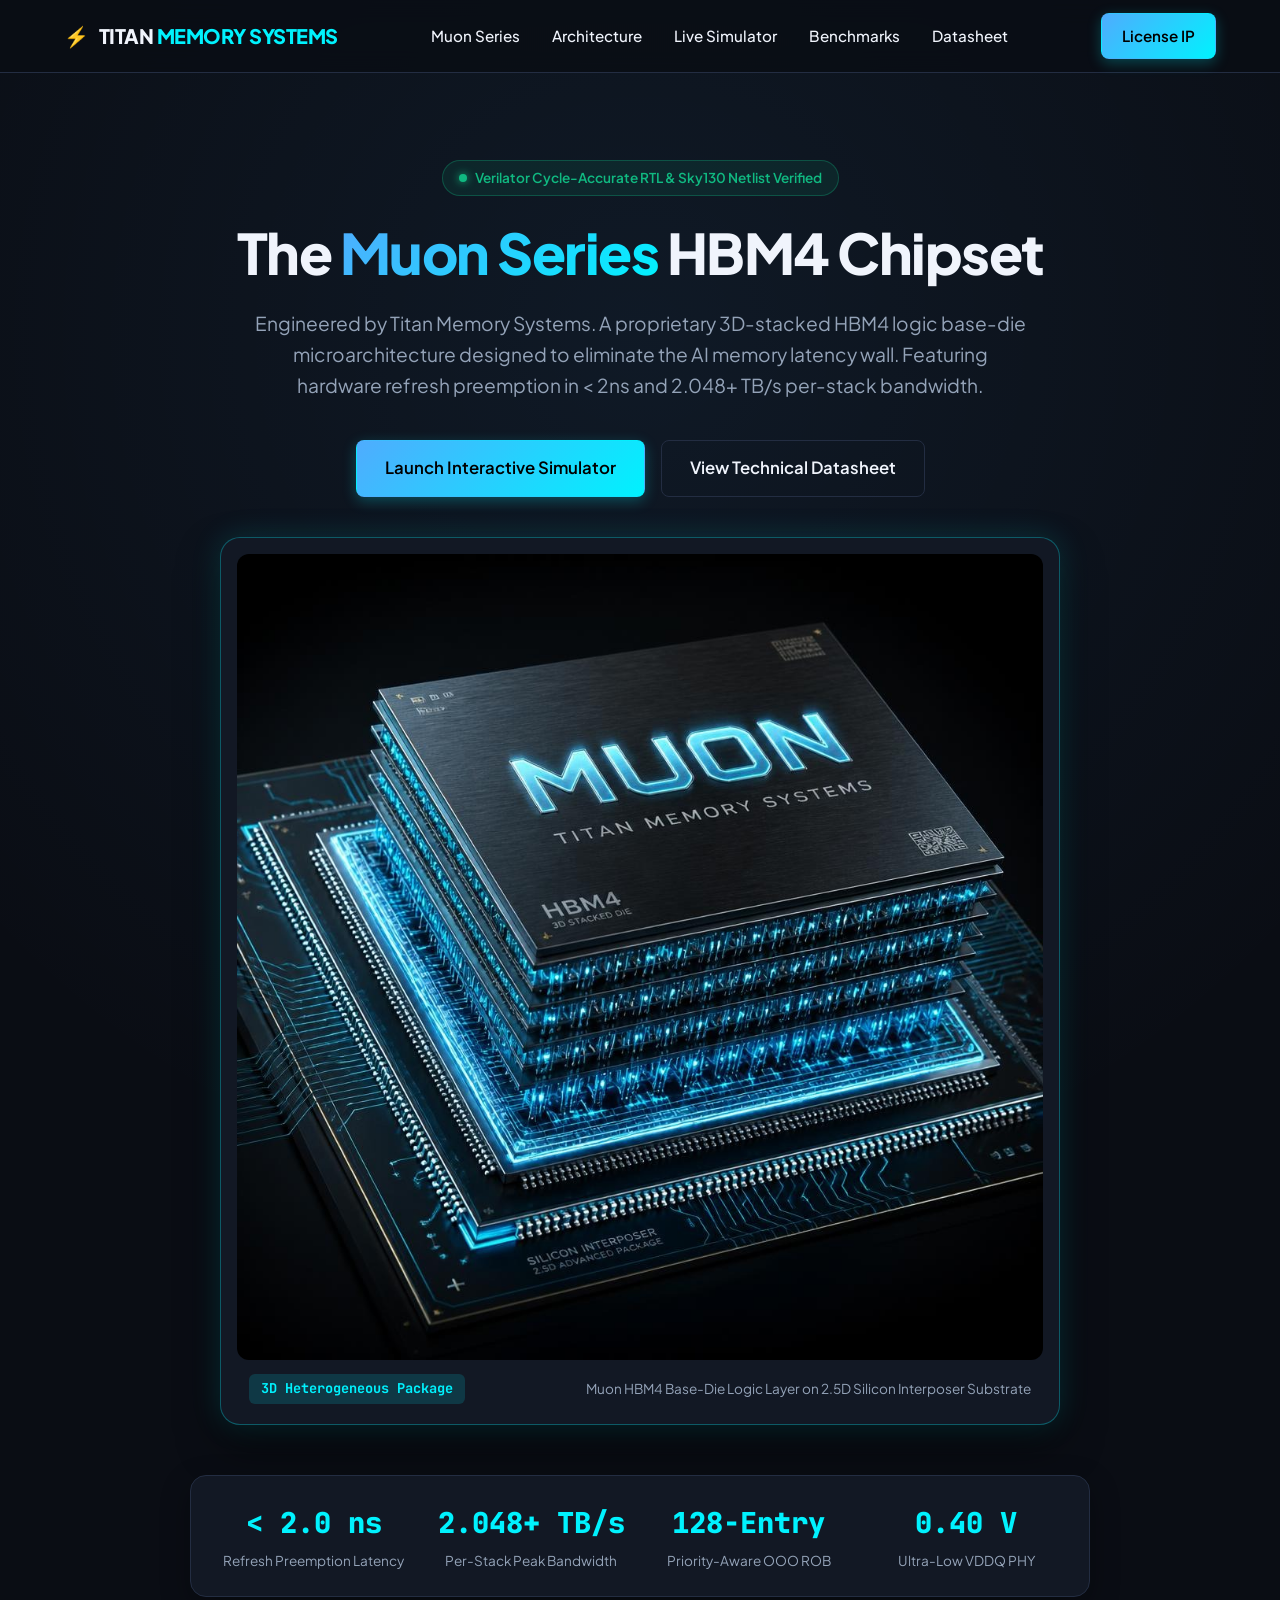
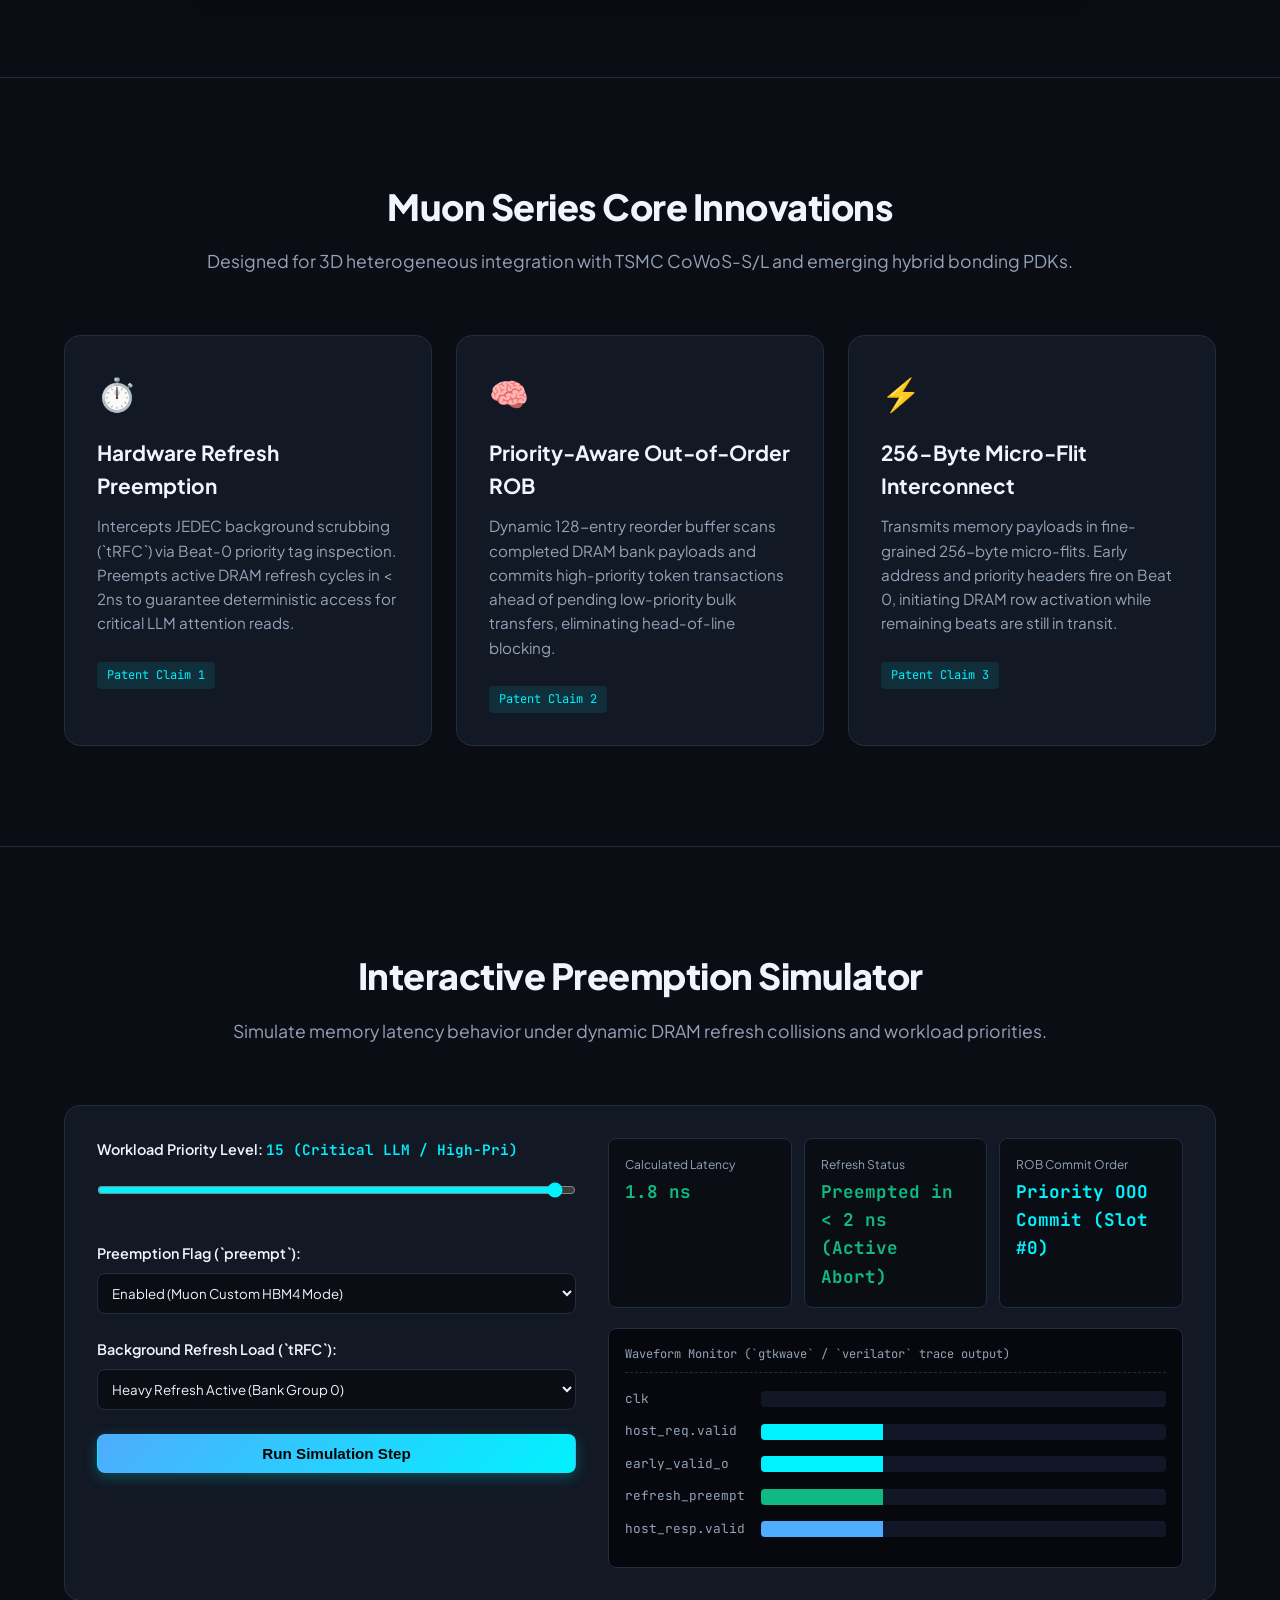
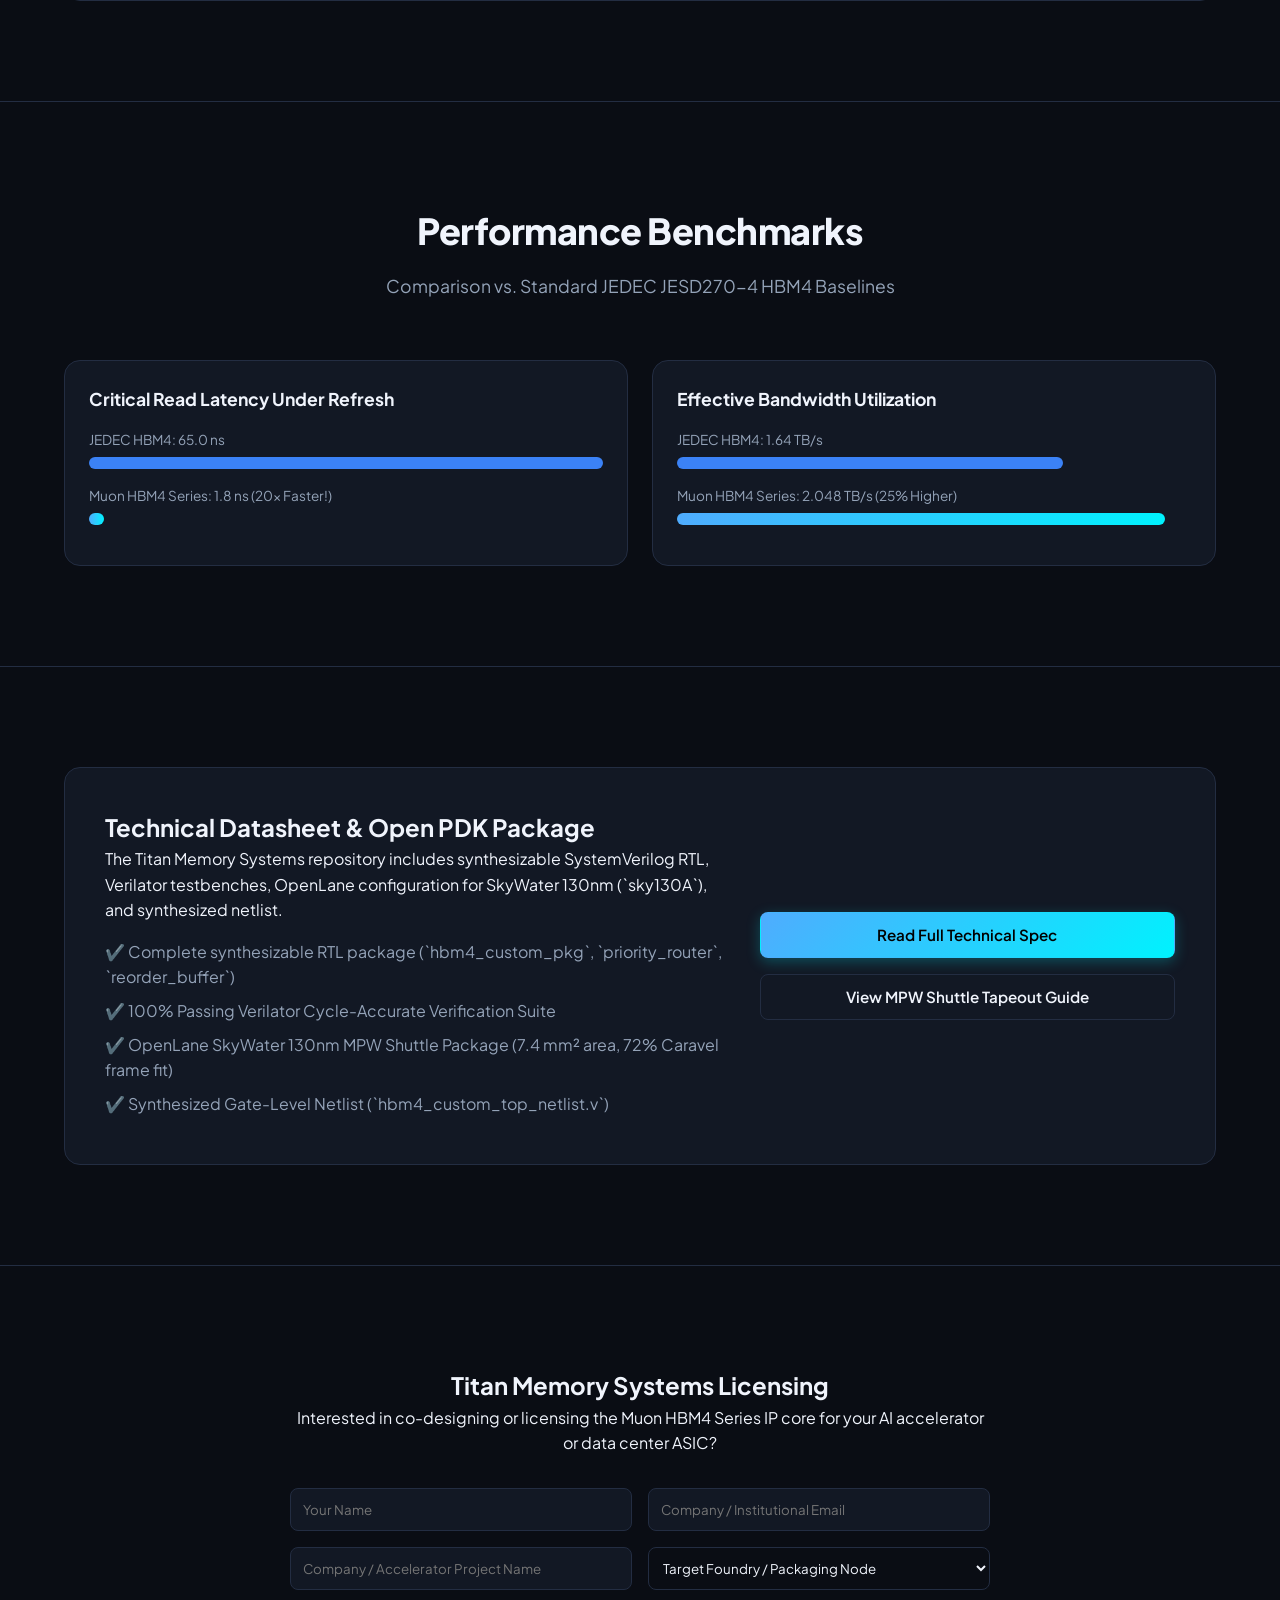
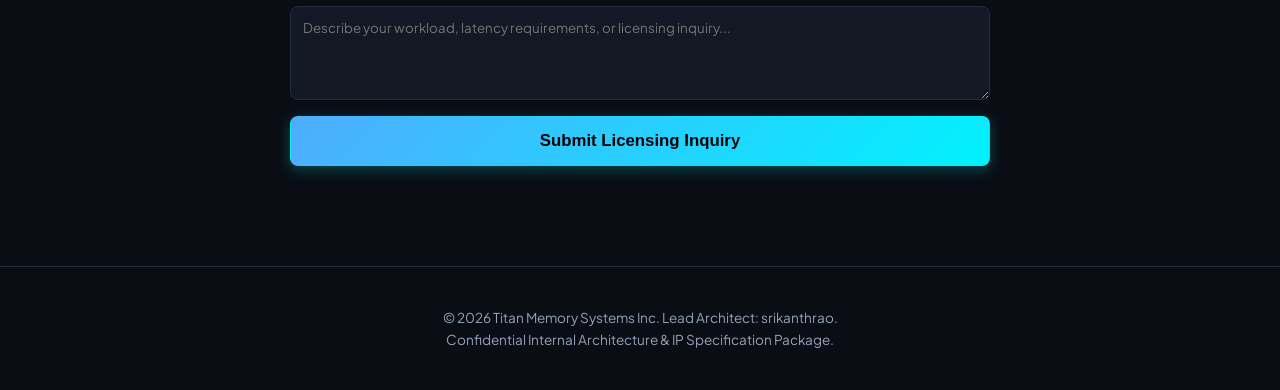
==== index.html @ fbcb02c8 "Fix root index.html and vercel.json routing" ====
<!DOCTYPE html>
<html lang="en">
<head>
    <meta charset="UTF-8">
    <meta name="viewport" content="width=device-width, initial-scale=1.0">
    <title>Titan Memory Systems | Muon Series HBM4 Chipset</title>
    <meta name="description" content="Titan Memory Systems presents the Muon Series: Custom HBM4 3D-stacked memory chipset featuring hardware refresh preemption, 256-byte micro-flit streaming, and priority-aware OOO commit logic.">
    <link rel="stylesheet" href="styles.css">
    <link rel="preconnect" href="https://fonts.googleapis.com">
    <link rel="preconnect" href="https://fonts.gstatic.com" crossorigin>
    <link href="https://fonts.googleapis.com/css2?family=JetBrains+Mono:wght@400;600;700&family=Plus+Jakarta+Sans:wght@400;500;600;700;800&display=swap" rel="stylesheet">
</head>
<body>
    <!-- Top Navigation -->
    <header class="navbar">
        <div class="nav-container">
            <div class="logo">
                <span class="chip-icon">⚡</span>
                <span class="logo-text">TITAN <span class="highlight">MEMORY SYSTEMS</span></span>
            </div>
            <nav class="nav-links">
                <a href="#hero">Muon Series</a>
                <a href="#architecture">Architecture</a>
                <a href="#simulator">Live Simulator</a>
                <a href="#benchmarks">Benchmarks</a>
                <a href="#datasheet">Datasheet</a>
            </nav>
            <div class="nav-actions">
                <a href="#contact" class="btn btn-primary">License IP</a>
            </div>
        </div>
    </header>

    <!-- Hero Section -->
    <section id="hero" class="hero-section">
        <div class="hero-container">
            <div class="hero-badge">
                <span class="pulse-dot"></span> Verilator Cycle-Accurate RTL & Sky130 Netlist Verified
            </div>
            <h1 class="hero-title">
                The <span class="gradient-text">Muon Series</span> HBM4 Chipset
            </h1>
            <p class="hero-subtitle">
                Engineered by Titan Memory Systems. A proprietary 3D-stacked HBM4 logic base-die microarchitecture designed to eliminate the AI memory latency wall. Featuring hardware refresh preemption in &lt; 2ns and 2.048+ TB/s per-stack bandwidth.
            </p>
            <div class="hero-cta-group">
                <a href="#simulator" class="btn btn-primary btn-lg">Launch Interactive Simulator</a>
                <a href="#datasheet" class="btn btn-outline btn-lg">View Technical Datasheet</a>
            </div>

            <!-- 3D Chipset Showcase Render -->
            <div class="chip-showcase-box">
                <div class="chip-img-wrapper">
                    <img src="assets/muon_chipset.jpg" alt="Titan Memory Systems - Muon HBM4 Chipset 3D Stacked Die Render" class="chip-render-img">
                </div>
                <div class="chip-caption">
                    <span class="caption-tag">3D Heterogeneous Package</span>
                    <span class="caption-text">Muon HBM4 Base-Die Logic Layer on 2.5D Silicon Interposer Substrate</span>
                </div>
            </div>

            <!-- Stats Bar -->
            <div class="stats-bar">
                <div class="stat-card">
                    <span class="stat-value">&lt; 2.0 ns</span>
                    <span class="stat-label">Refresh Preemption Latency</span>
                </div>
                <div class="stat-card">
                    <span class="stat-value">2.048+ TB/s</span>
                    <span class="stat-label">Per-Stack Peak Bandwidth</span>
                </div>
                <div class="stat-card">
                    <span class="stat-value">128-Entry</span>
                    <span class="stat-label">Priority-Aware OOO ROB</span>
                </div>
                <div class="stat-card">
                    <span class="stat-value">0.40 V</span>
                    <span class="stat-label">Ultra-Low VDDQ PHY</span>
                </div>
            </div>
        </div>
    </section>

    <!-- Architecture Section -->
    <section id="architecture" class="section architecture-section">
        <div class="container">
            <div class="section-header">
                <h2>Muon Series Core Innovations</h2>
                <p>Designed for 3D heterogeneous integration with TSMC CoWoS-S/L and emerging hybrid bonding PDKs.</p>
            </div>
            <div class="cards-grid">
                <div class="feature-card">
                    <div class="card-icon">⏱️</div>
                    <h3>Hardware Refresh Preemption</h3>
                    <p>Intercepts JEDEC background scrubbing (`tRFC`) via Beat-0 priority tag inspection. Preempts active DRAM refresh cycles in &lt; 2ns to guarantee deterministic access for critical LLM attention reads.</p>
                    <div class="card-tag">Patent Claim 1</div>
                </div>
                <div class="feature-card">
                    <div class="card-icon">🧠</div>
                    <h3>Priority-Aware Out-of-Order ROB</h3>
                    <p>Dynamic 128-entry reorder buffer scans completed DRAM bank payloads and commits high-priority token transactions ahead of pending low-priority bulk transfers, eliminating head-of-line blocking.</p>
                    <div class="card-tag">Patent Claim 2</div>
                </div>
                <div class="feature-card">
                    <div class="card-icon">⚡</div>
                    <h3>256-Byte Micro-Flit Interconnect</h3>
                    <p>Transmits memory payloads in fine-grained 256-byte micro-flits. Early address and priority headers fire on Beat 0, initiating DRAM row activation while remaining beats are still in transit.</p>
                    <div class="card-tag">Patent Claim 3</div>
                </div>
            </div>
        </div>
    </section>

    <!-- Interactive Live Simulator Section -->
    <section id="simulator" class="section simulator-section">
        <div class="container">
            <div class="section-header">
                <h2>Interactive Preemption Simulator</h2>
                <p>Simulate memory latency behavior under dynamic DRAM refresh collisions and workload priorities.</p>
            </div>

            <div class="simulator-box">
                <div class="sim-controls">
                    <div class="control-group">
                        <label for="priorityRange">Workload Priority Level: <span id="priorityVal">15 (Critical LLM Read)</span></label>
                        <input type="range" id="priorityRange" min="0" max="15" value="15">
                    </div>
                    <div class="control-group">
                        <label for="preemptToggle">Preemption Flag (`preempt`):</label>
                        <select id="preemptToggle">
                            <option value="1" selected>Enabled (Muon Custom HBM4 Mode)</option>
                            <option value="0">Disabled (Standard JEDEC Mode)</option>
                        </select>
                    </div>
                    <div class="control-group">
                        <label for="refreshFreq">Background Refresh Load (`tRFC`):</label>
                        <select id="refreshFreq">
                            <option value="high" selected>Heavy Refresh Active (Bank Group 0)</option>
                            <option value="none">Idle / No Refresh</option>
                        </select>
                    </div>
                    <button id="runSimBtn" class="btn btn-primary">Run Simulation Step</button>
                </div>

                <!-- Simulation Output Viz -->
                <div class="sim-results">
                    <div class="sim-metrics">
                        <div class="metric-box">
                            <span class="m-label">Calculated Latency</span>
                            <span id="latencyResult" class="m-val highlight-green">1.8 ns</span>
                        </div>
                        <div class="metric-box">
                            <span class="m-label">Refresh Status</span>
                            <span id="refreshStatus" class="m-val highlight-cyan">Preempted in 2 cycles</span>
                        </div>
                        <div class="metric-box">
                            <span class="m-label">ROB Commit Order</span>
                            <span id="robOrder" class="m-val">Priority Out-of-Order (Slot #0)</span>
                        </div>
                    </div>

                    <!-- Visual Waveform Trace simulation -->
                    <div class="waveform-box">
                        <div class="wf-header">Waveform Monitor (`gtkwave` / `verilator` trace output)</div>
                        <div class="wf-row">
                            <span class="sig-name">clk</span>
                            <div class="sig-wave clock-wave"></div>
                        </div>
                        <div class="wf-row">
                            <span class="sig-name">host_req.valid</span>
                            <div id="sigReqValid" class="sig-wave pulse-wave active"></div>
                        </div>
                        <div class="wf-row">
                            <span class="sig-name">early_valid_o</span>
                            <div id="sigEarlyValid" class="sig-wave pulse-wave active"></div>
                        </div>
                        <div class="wf-row">
                            <span class="sig-name">refresh_preempt</span>
                            <div id="sigPreempt" class="sig-wave preempt-wave active"></div>
                        </div>
                        <div class="wf-row">
                            <span class="sig-name">host_resp.valid</span>
                            <div id="sigRespValid" class="sig-wave resp-wave active"></div>
                        </div>
                    </div>
                </div>
            </div>
        </div>
    </section>

    <!-- Benchmarks Section -->
    <section id="benchmarks" class="section benchmarks-section">
        <div class="container">
            <div class="section-header">
                <h2>Performance Benchmarks</h2>
                <p>Comparison vs. Standard JEDEC JESD270-4 HBM4 Baselines</p>
            </div>
            <div class="benchmarks-grid">
                <div class="bench-card">
                    <h4>Critical Read Latency Under Refresh</h4>
                    <div class="bar-group">
                        <div class="bar-label">JEDEC HBM4: 65.0 ns</div>
                        <div class="bar bar-jedec" style="width: 100%;"></div>
                    </div>
                    <div class="bar-group">
                        <div class="bar-label">Muon HBM4 Series: 1.8 ns (20x Faster!)</div>
                        <div class="bar bar-custom" style="width: 3%;"></div>
                    </div>
                </div>
                <div class="bench-card">
                    <h4>Effective Bandwidth Utilization</h4>
                    <div class="bar-group">
                        <div class="bar-label">JEDEC HBM4: 1.64 TB/s</div>
                        <div class="bar bar-jedec" style="width: 75%;"></div>
                    </div>
                    <div class="bar-group">
                        <div class="bar-label">Muon HBM4 Series: 2.048 TB/s (25% Higher)</div>
                        <div class="bar bar-custom" style="width: 95%;"></div>
                    </div>
                </div>
            </div>
        </div>
    </section>

    <!-- Datasheet & Tapeout Readiness -->
    <section id="datasheet" class="section datasheet-section">
        <div class="container">
            <div class="datasheet-box">
                <div class="ds-info">
                    <h2>Technical Datasheet & Open PDK Package</h2>
                    <p>The Titan Memory Systems repository includes synthesizable SystemVerilog RTL, Verilator testbenches, OpenLane configuration for SkyWater 130nm (`sky130A`), and synthesized netlist.</p>
                    <ul class="ds-list">
                        <li>✔️ Complete synthesizable RTL package (`hbm4_custom_pkg`, `priority_router`, `reorder_buffer`)</li>
                        <li>✔️ 100% Passing Verilator Cycle-Accurate Verification Suite</li>
                        <li>✔️ OpenLane SkyWater 130nm MPW Shuttle Package (7.4 mm² area, 72% Caravel frame fit)</li>
                        <li>✔️ Synthesized Gate-Level Netlist (`hbm4_custom_top_netlist.v`)</li>
                    </ul>
                </div>
                <div class="ds-actions">
                    <a href="../docs/HBM4_Custom_IP_Datasheet.md" target="_blank" class="btn btn-primary">Read Full Technical Spec</a>
                    <a href="../docs/MPW_Shuttle_Guide.md" target="_blank" class="btn btn-outline">View MPW Shuttle Tapeout Guide</a>
                </div>
            </div>
        </div>
    </section>

    <!-- Contact & Licensing -->
    <section id="contact" class="section contact-section">
        <div class="container">
            <div class="contact-box">
                <h2>Titan Memory Systems Licensing</h2>
                <p>Interested in co-designing or licensing the Muon HBM4 Series IP core for your AI accelerator or data center ASIC?</p>
                <form class="contact-form" onsubmit="event.preventDefault(); alert('Licensing Inquiry Submitted! Titan Memory Systems lead architect srikanthrao will contact you.');">
                    <div class="form-row">
                        <input type="text" placeholder="Your Name" required>
                        <input type="email" placeholder="Company / Institutional Email" required>
                    </div>
                    <div class="form-row">
                        <input type="text" placeholder="Company / Accelerator Project Name" required>
                        <select required>
                            <option value="" disabled selected>Target Foundry / Packaging Node</option>
                            <option value="tsmc3">TSMC 3nm / CoWoS-S</option>
                            <option value="sky130">SkyWater 130nm MPW Shuttle</option>
                            <option value="other">Other / Custom Base Die</option>
                        </select>
                    </div>
                    <textarea placeholder="Describe your workload, latency requirements, or licensing inquiry..." rows="4" required></textarea>
                    <button type="submit" class="btn btn-primary btn-lg">Submit Licensing Inquiry</button>
                </form>
            </div>
        </div>
    </section>

    <footer>
        <div class="container footer-content">
            <p>© 2026 Titan Memory Systems Inc. Lead Architect: srikanthrao.</p>
            <p>Confidential Internal Architecture & IP Specification Package.</p>
        </div>
    </footer>

    <script src="app.js"></script>
</body>
</html>
---- styles.css ----
/* HBM4 Custom Base Die IP - Premium Dark Modern Design System */
:root {
    --bg-main: #0a0d14;
    --bg-card: #121824;
    --bg-card-hover: #192233;
    --border-color: #232d42;
    --text-primary: #f0f4fc;
    --text-secondary: #94a3b8;
    --accent-cyan: #00f2fe;
    --accent-blue: #4facfe;
    --accent-green: #10b981;
    --accent-red: #ef4444;
    --font-heading: 'Plus Jakarta Sans', sans-serif;
    --font-code: 'JetBrains Mono', monospace;
}

* {
    box-sizing: border-box;
    margin: 0;
    padding: 0;
}

body {
    background-color: var(--bg-main);
    color: var(--text-primary);
    font-family: var(--font-heading);
    line-height: 1.6;
    overflow-x: hidden;
}

a {
    color: var(--text-primary);
    text-decoration: none;
    transition: color 0.2s ease;
}

a:hover {
    color: var(--accent-cyan);
}

.container {
    max-width: 1200px;
    margin: 0 auto;
    padding: 0 24px;
}

/* Navbar */
.navbar {
    position: fixed;
    top: 0;
    left: 0;
    width: 100%;
    background: rgba(10, 13, 20, 0.85);
    backdrop-filter: blur(12px);
    border-bottom: 1px solid var(--border-color);
    z-index: 1000;
}

.nav-container {
    max-width: 1200px;
    margin: 0 auto;
    display: flex;
    justify-content: space-between;
    align-items: center;
    height: 72px;
    padding: 0 24px;
}

.logo {
    display: flex;
    align-items: center;
    gap: 10px;
    font-weight: 800;
    font-size: 1.25rem;
    letter-spacing: -0.5px;
}

.logo .highlight {
    color: var(--accent-cyan);
}

.nav-links {
    display: flex;
    gap: 32px;
    font-weight: 500;
    font-size: 0.95rem;
}

/* Buttons */
.btn {
    display: inline-flex;
    align-items: center;
    justify-content: center;
    padding: 10px 20px;
    border-radius: 8px;
    font-weight: 600;
    font-size: 0.95rem;
    cursor: pointer;
    transition: all 0.2s ease;
    border: 1px solid transparent;
}

.btn-primary {
    background: linear-gradient(135deg, var(--accent-blue), var(--accent-cyan));
    color: #000;
    box-shadow: 0 4px 14px rgba(0, 242, 254, 0.25);
}

.btn-primary:hover {
    transform: translateY(-2px);
    box-shadow: 0 6px 20px rgba(0, 242, 254, 0.4);
    color: #000;
}

.btn-outline {
    background: transparent;
    border-color: var(--border-color);
    color: var(--text-primary);
}

.btn-outline:hover {
    background: rgba(255, 255, 255, 0.05);
    border-color: var(--accent-cyan);
}

.btn-lg {
    padding: 14px 28px;
    font-size: 1.05rem;
}

/* Hero Section */
.hero-section {
    padding: 160px 24px 80px;
    text-align: center;
    background: radial-gradient(circle at 50% 20%, rgba(79, 172, 254, 0.08) 0%, transparent 60%);
}

.hero-container {
    max-width: 900px;
    margin: 0 auto;
}

.hero-badge {
    display: inline-flex;
    align-items: center;
    gap: 8px;
    padding: 6px 16px;
    border-radius: 20px;
    background: rgba(16, 185, 129, 0.1);
    border: 1px solid rgba(16, 185, 129, 0.3);
    color: var(--accent-green);
    font-size: 0.85rem;
    font-weight: 600;
    margin-bottom: 24px;
}

.pulse-dot {
    width: 8px;
    height: 8px;
    border-radius: 50%;
    background-color: var(--accent-green);
    box-shadow: 0 0 8px var(--accent-green);

}

.hero-title {
    font-size: 3.5rem;
    font-weight: 800;
    line-height: 1.15;
    letter-spacing: -1.5px;
    margin-bottom: 24px;
}

.gradient-text {
    background: linear-gradient(135deg, var(--accent-blue), var(--accent-cyan));
    -webkit-background-clip: text;
    -webkit-text-fill-color: transparent;
}

.hero-subtitle {
    font-size: 1.2rem;
    color: var(--text-secondary);
    margin-bottom: 40px;
    max-width: 780px;
    margin-left: auto;
    margin-right: auto;
}

.hero-cta-group {
    display: flex;
    justify-content: center;
    gap: 16px;
    margin-bottom: 40px;
}

/* 3D Chip Showcase Box */
.chip-showcase-box {
    max-width: 840px;
    margin: 0 auto 50px;
    background: var(--bg-card);
    border: 1px solid rgba(0, 242, 254, 0.3);
    border-radius: 20px;
    padding: 16px;
    box-shadow: 0 0 30px rgba(0, 242, 254, 0.15), 0 20px 40px rgba(0, 0, 0, 0.5);
    transition: transform 0.3s ease, box-shadow 0.3s ease;
}

.chip-showcase-box:hover {
    transform: translateY(-4px);
    box-shadow: 0 0 45px rgba(0, 242, 254, 0.3), 0 25px 50px rgba(0, 0, 0, 0.6);
    border-color: var(--accent-cyan);
}

.chip-img-wrapper {
    width: 100%;
    border-radius: 12px;
    overflow: hidden;
    background: #000;
}

.chip-render-img {
    width: 100%;
    height: auto;
    display: block;
    object-fit: cover;
}

.chip-caption {
    display: flex;
    align-items: center;
    justify-content: space-between;
    padding: 14px 12px 4px;
    font-size: 0.85rem;
}

.caption-tag {
    padding: 4px 12px;
    background: rgba(0, 242, 254, 0.15);
    color: var(--accent-cyan);
    font-weight: 700;
    font-family: var(--font-code);
    border-radius: 6px;
}

.caption-text {
    color: var(--text-secondary);
}

/* Stats Bar */
.stats-bar {
    display: grid;
    grid-template-columns: repeat(4, 1fr);
    gap: 20px;
    background: var(--bg-card);
    border: 1px solid var(--border-color);
    border-radius: 16px;
    padding: 24px;
    box-shadow: 0 10px 30px rgba(0, 0, 0, 0.3);
}

.stat-card {
    display: flex;
    flex-direction: column;
    align-items: center;
}

.stat-value {
    font-size: 1.8rem;
    font-weight: 800;
    color: var(--accent-cyan);
    font-family: var(--font-code);
}

.stat-label {
    font-size: 0.85rem;
    color: var(--text-secondary);
    margin-top: 4px;
}

/* Sections */
.section {
    padding: 100px 0;
    border-top: 1px solid var(--border-color);
}

.section-header {
    text-align: center;
    margin-bottom: 60px;
}

.section-header h2 {
    font-size: 2.25rem;
    font-weight: 800;
    letter-spacing: -0.5px;
    margin-bottom: 12px;
}

.section-header p {
    color: var(--text-secondary);
    font-size: 1.1rem;
}

/* Architecture Cards Grid */
.cards-grid {
    display: grid;
    grid-template-columns: repeat(3, 1fr);
    gap: 24px;
}

.feature-card {
    background: var(--bg-card);
    border: 1px solid var(--border-color);
    border-radius: 16px;
    padding: 32px;
    position: relative;
    transition: all 0.3s ease;
}

.feature-card:hover {
    transform: translateY(-4px);
    background: var(--bg-card-hover);
    border-color: var(--accent-cyan);
}

.card-icon {
    font-size: 2rem;
    margin-bottom: 16px;
}

.feature-card h3 {
    font-size: 1.3rem;
    margin-bottom: 12px;
}

.feature-card p {
    color: var(--text-secondary);
    font-size: 0.95rem;
    margin-bottom: 24px;
}

.card-tag {
    display: inline-block;
    padding: 4px 10px;
    background: rgba(0, 242, 254, 0.1);
    color: var(--accent-cyan);
    font-size: 0.75rem;
    font-family: var(--font-code);
    border-radius: 4px;
}

/* Simulator Section */
.simulator-box {
    background: var(--bg-card);
    border: 1px solid var(--border-color);
    border-radius: 16px;
    padding: 32px;
    display: grid;
    grid-template-columns: 1fr 1.2fr;
    gap: 32px;
}

.sim-controls {
    display: flex;
    flex-direction: column;
    gap: 24px;
}

.control-group label {
    display: block;
    font-size: 0.9rem;
    font-weight: 600;
    margin-bottom: 8px;
}

.control-group span {
    color: var(--accent-cyan);
    font-family: var(--font-code);
}

input[type="range"] {
    width: 100%;
    accent-color: var(--accent-cyan);
}

select {
    width: 100%;
    padding: 10px;
    background: var(--bg-main);
    border: 1px solid var(--border-color);
    border-radius: 8px;
    color: var(--text-primary);
    font-family: var(--font-heading);
}

/* Simulation Results & Waveforms */
.sim-results {
    display: flex;
    flex-direction: column;
    gap: 20px;
}

.sim-metrics {
    display: grid;
    grid-template-columns: repeat(3, 1fr);
    gap: 12px;
}

.metric-box {
    background: var(--bg-main);
    border: 1px solid var(--border-color);
    border-radius: 8px;
    padding: 16px;
    display: flex;
    flex-direction: column;
}

.m-label {
    font-size: 0.75rem;
    color: var(--text-secondary);
}

.m-val {
    font-size: 1.1rem;
    font-weight: 700;
    margin-top: 4px;
    font-family: var(--font-code);
}

.highlight-green { color: var(--accent-green); }
.highlight-cyan { color: var(--accent-cyan); }

.waveform-box {
    background: #06080e;
    border: 1px solid var(--border-color);
    border-radius: 8px;
    padding: 16px;
    font-family: var(--font-code);
}

.wf-header {
    font-size: 0.75rem;
    color: var(--text-secondary);
    margin-bottom: 16px;
    border-bottom: 1px dashed var(--border-color);
    padding-bottom: 8px;
}

.wf-row {
    display: flex;
    align-items: center;
    gap: 16px;
    margin-bottom: 12px;
}

.sig-name {
    width: 120px;
    font-size: 0.8rem;
    color: var(--text-secondary);
}

.sig-wave {
    flex: 1;
    height: 16px;
    background: #111726;
    border-radius: 4px;
    position: relative;
    overflow: hidden;
}

.sig-wave.active::after {
    content: '';
    position: absolute;
    top: 0; left: 0; bottom: 0;
    width: 30%;
    background: var(--accent-cyan);
    animation: wavePulse 1.5s infinite linear;
}

.preempt-wave.active::after { background: var(--accent-green); }
.resp-wave.active::after { background: var(--accent-blue); }

@keyframes wavePulse {
    0% { left: -30%; }
    100% { left: 100%; }
}

/* Benchmarks */
.benchmarks-grid {
    display: grid;
    grid-template-columns: repeat(2, 1fr);
    gap: 24px;
}

.bench-card {
    background: var(--bg-card);
    border: 1px solid var(--border-color);
    border-radius: 16px;
    padding: 24px;
}

.bench-card h4 {
    margin-bottom: 16px;

    font-size: 1.1rem;
}

.bar-group {
    margin-bottom: 16px;
}

.bar-label {
    font-size: 0.85rem;
    color: var(--text-secondary);
    margin-bottom: 6px;
}

.bar {
    height: 12px;
    border-radius: 6px;
    transition: width 0.5s ease;
}

.bar-jedec { background: #3b82f6; }
.bar-custom { background: linear-gradient(90deg, var(--accent-blue), var(--accent-cyan)); }

/* Datasheet Box */
.datasheet-box {
    background: var(--bg-card);
    border: 1px solid var(--border-color);
    border-radius: 16px;
    padding: 40px;
    display: grid;
    grid-template-columns: 1.5fr 1fr;
    gap: 32px;
    align-items: center;
}

.ds-list {
    list-style: none;
    margin-top: 16px;
}

.ds-list li {
    margin-bottom: 8px;
    color: var(--text-secondary);
}

.ds-actions {
    display: flex;
    flex-direction: column;
    gap: 16px;
}

/* Contact Form */
.contact-box {
    max-width: 700px;
    margin: 0 auto;
    text-align: center;
}

.contact-form {
    display: flex;
    flex-direction: column;
    gap: 16px;
    margin-top: 32px;
}

.form-row {
    display: grid;
    grid-template-columns: 1fr 1fr;
    gap: 16px;
}

input, textarea {
    padding: 12px;
    background: var(--bg-card);
    border: 1px solid var(--border-color);
    border-radius: 8px;
    color: var(--text-primary);
    font-family: var(--font-heading);
}

input:focus, textarea:focus, select:focus {
    outline: none;
    border-color: var(--accent-cyan);
}

footer {
    padding: 40px 0;
    text-align: center;
    color: var(--text-secondary);
    font-size: 0.85rem;
    border-top: 1px solid var(--border-color);
}

/* Responsive */
@media (max-width: 900px) {
    .stats-bar, .cards-grid, .simulator-box, .benchmarks-grid, .datasheet-box, .form-row {
        grid-template-columns: 1fr;
    }
    .hero-title { font-size: 2.5rem; }
}
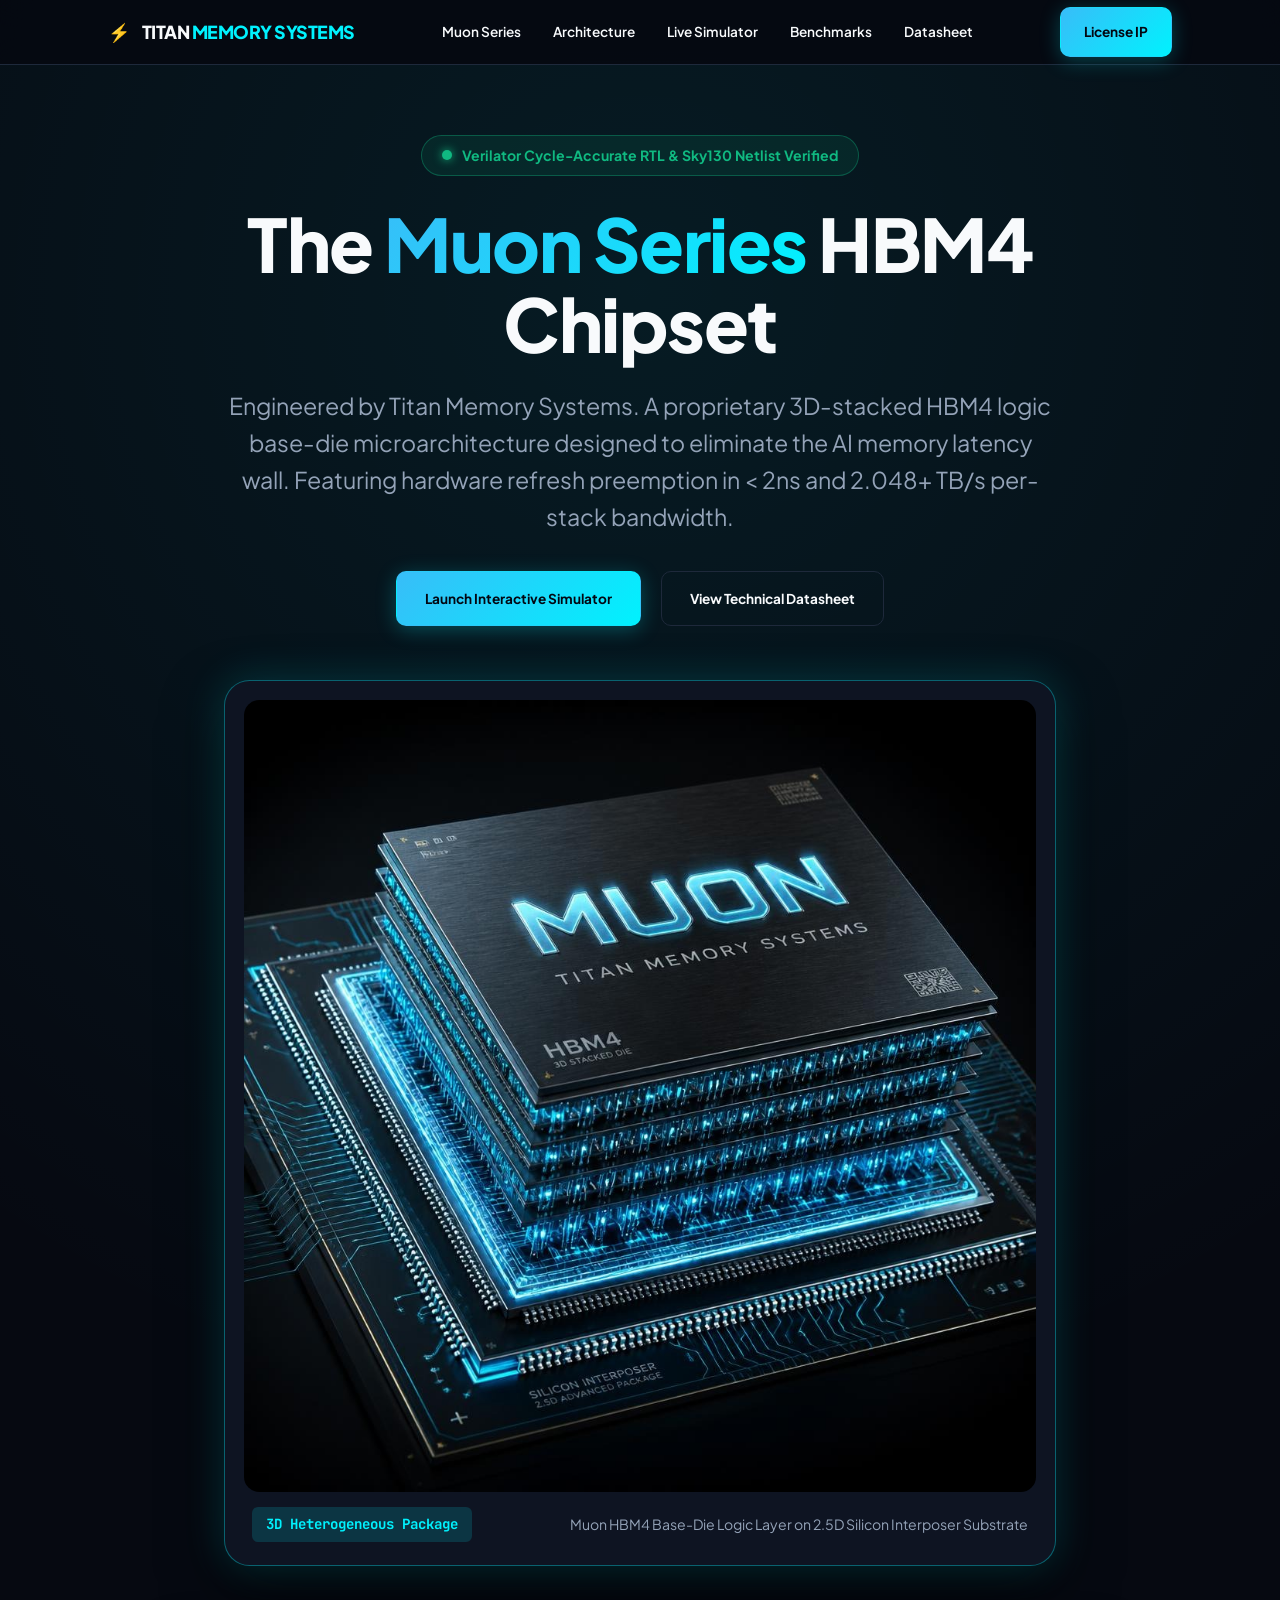
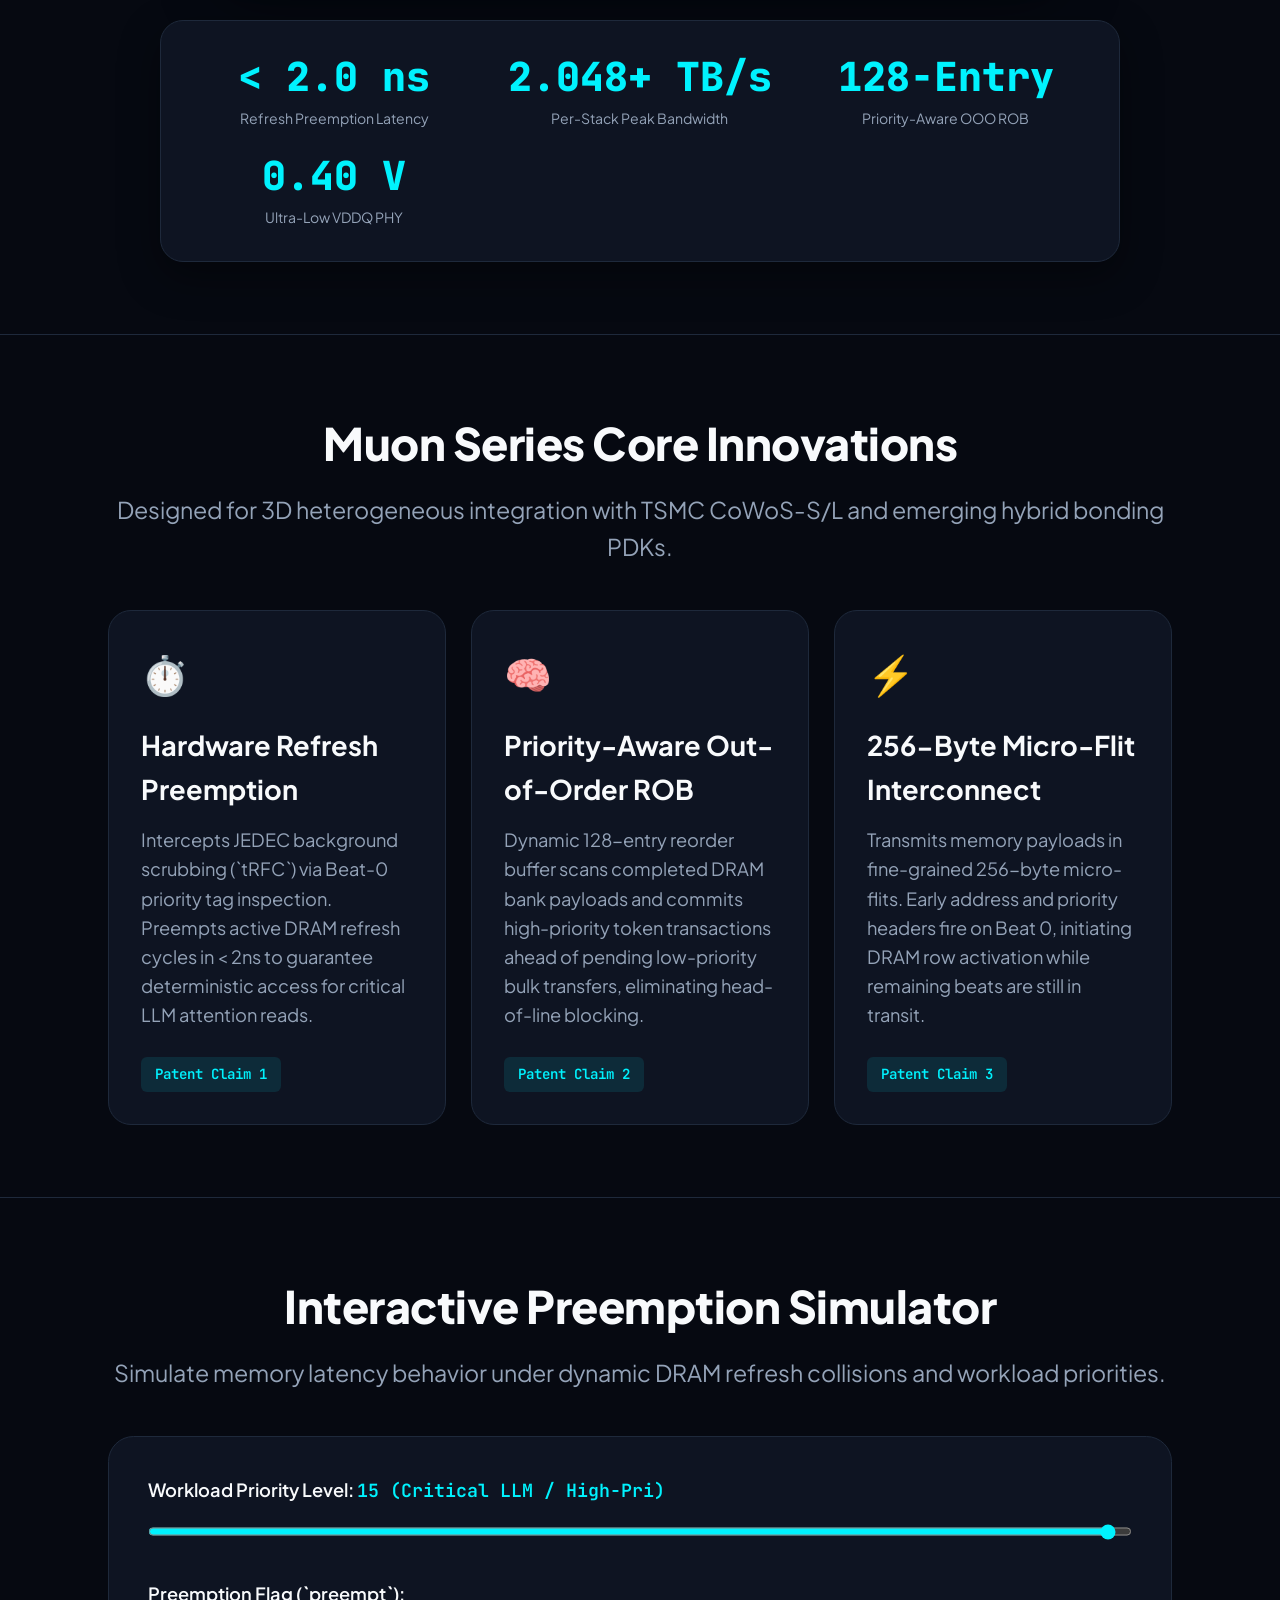
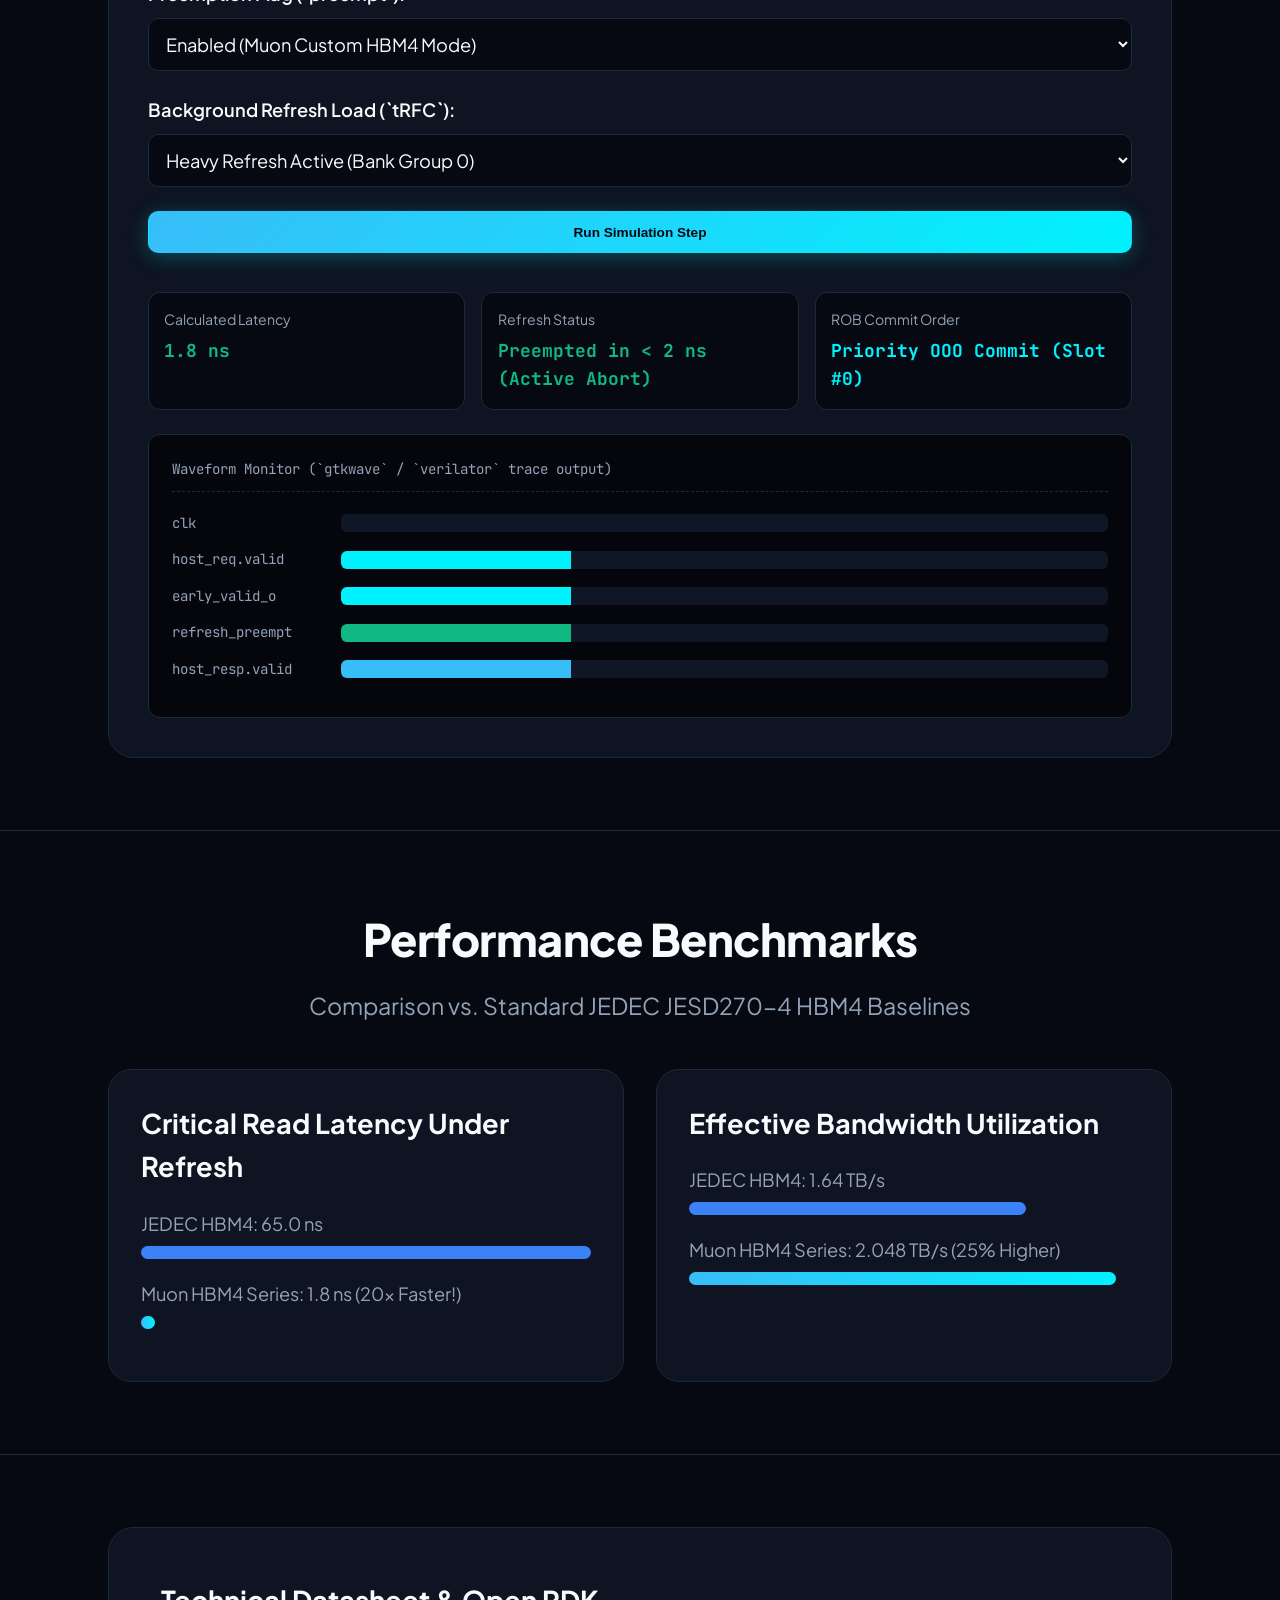
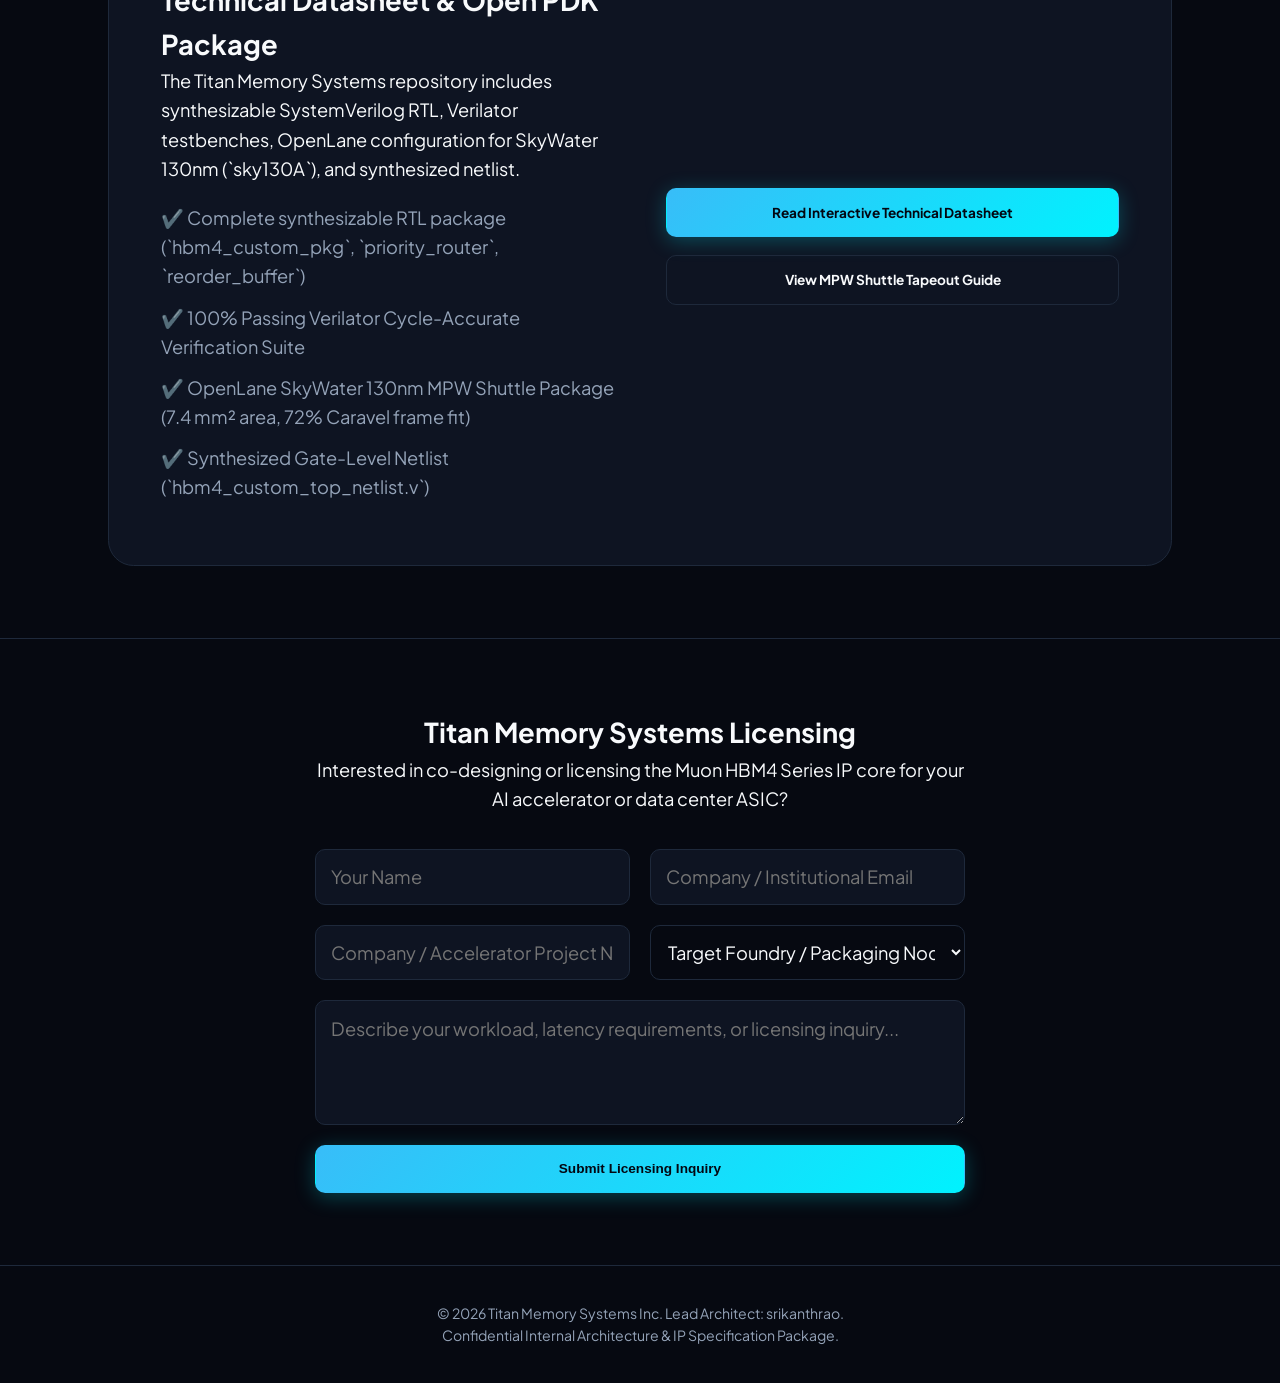
==== commit ca240e4c: "Add interactive HTML Technical Datasheet and Tapeout Guide web pages" ====
--- a/index.html
+++ b/index.html
@@ -237,8 +237,8 @@
                     </ul>
                 </div>
                 <div class="ds-actions">
-                    <a href="../docs/HBM4_Custom_IP_Datasheet.md" target="_blank" class="btn btn-primary">Read Full Technical Spec</a>
-                    <a href="../docs/MPW_Shuttle_Guide.md" target="_blank" class="btn btn-outline">View MPW Shuttle Tapeout Guide</a>
+                    <a href="datasheet.html" class="btn btn-primary">Read Interactive Technical Datasheet</a>
+                    <a href="tapeout.html" class="btn btn-outline">View MPW Shuttle Tapeout Guide</a>
                 </div>
             </div>
         </div>
--- a/styles.css
+++ b/styles.css
@@ -1,29 +1,52 @@
-/* HBM4 Custom Base Die IP - Premium Dark Modern Design System */
+/* Titan Memory Systems - Universal Fluid Responsive CSS System */
 :root {
-    --bg-main: #0a0d14;
-    --bg-card: #121824;
-    --bg-card-hover: #192233;
-    --border-color: #232d42;
-    --text-primary: #f0f4fc;
+    --bg-main: #060911;
+    --bg-card: #0e1422;
+    --bg-card-hover: #151d30;
+    --border-color: #1e293b;
+    --border-highlight: rgba(0, 242, 254, 0.35);
+    --text-primary: #f8fafc;
     --text-secondary: #94a3b8;
     --accent-cyan: #00f2fe;
-    --accent-blue: #4facfe;
+    --accent-blue: #38bdf8;
     --accent-green: #10b981;
     --accent-red: #ef4444;
-    --font-heading: 'Plus Jakarta Sans', sans-serif;
+
+    --font-heading: 'Plus Jakarta Sans', -apple-system, BlinkMacSystemFont, sans-serif;
     --font-code: 'JetBrains Mono', monospace;
-}
-
-* {
+
+    /* Fluid Typography System using clamp(min, preferred, max) */
+    --fs-hero-title: clamp(2.4rem, 4.5vw + 1rem, 5.5rem);
+    --fs-hero-sub: clamp(1.05rem, 1.2vw + 0.6rem, 1.45rem);
+    --fs-h2: clamp(1.75rem, 2.5vw + 0.8rem, 3.2rem);
+    --fs-h3: clamp(1.2rem, 1.5vw + 0.5rem, 1.8rem);
+    --fs-body: clamp(0.95rem, 0.8vw + 0.5rem, 1.25rem);
+    --fs-stat: clamp(1.6rem, 2.5vw + 0.5rem, 3.5rem);
+    --fs-small: clamp(0.75rem, 0.6vw + 0.4rem, 0.95rem);
+
+    /* Fluid Container & Spacing */
+    --container-max: clamp(1140px, 88vw, 1800px);
+    --section-padding: clamp(60px, 8vh, 140px);
+    --gutter-padding: clamp(16px, 3vw, 48px);
+}
+
+*, *::before, *::after {
     box-sizing: border-box;
     margin: 0;
     padding: 0;
+}
+
+html {
+    scroll-behavior: smooth;
+    font-size: 16px;
+    -webkit-text-size-adjust: 100%;
 }
 
 body {
     background-color: var(--bg-main);
     color: var(--text-primary);
     font-family: var(--font-heading);
+    font-size: var(--fs-body);
     line-height: 1.6;
     overflow-x: hidden;
 }
@@ -31,7 +54,7 @@
 a {
     color: var(--text-primary);
     text-decoration: none;
-    transition: color 0.2s ease;
+    transition: all 0.25s cubic-bezier(0.16, 1, 0.3, 1);
 }
 
 a:hover {
@@ -39,39 +62,41 @@
 }
 
 .container {
-    max-width: 1200px;
+    width: 100%;
+    max-width: var(--container-max);
     margin: 0 auto;
-    padding: 0 24px;
-}
-
-/* Navbar */
+    padding: 0 var(--gutter-padding);
+}
+
+/* Header & Navbar */
 .navbar {
     position: fixed;
     top: 0;
     left: 0;
     width: 100%;
-    background: rgba(10, 13, 20, 0.85);
-    backdrop-filter: blur(12px);
+    background: rgba(6, 9, 17, 0.88);
+    backdrop-filter: blur(16px);
+    -webkit-backdrop-filter: blur(16px);
     border-bottom: 1px solid var(--border-color);
     z-index: 1000;
 }
 
 .nav-container {
-    max-width: 1200px;
+    max-width: var(--container-max);
     margin: 0 auto;
     display: flex;
     justify-content: space-between;
     align-items: center;
-    height: 72px;
-    padding: 0 24px;
+    height: clamp(64px, 5vw, 84px);
+    padding: 0 var(--gutter-padding);
 }
 
 .logo {
     display: flex;
     align-items: center;
-    gap: 10px;
+    gap: 12px;
     font-weight: 800;
-    font-size: 1.25rem;
+    font-size: clamp(1.1rem, 1.4vw, 1.6rem);
     letter-spacing: -0.5px;
 }
 
@@ -81,9 +106,15 @@
 
 .nav-links {
     display: flex;
-    gap: 32px;
-    font-weight: 500;
-    font-size: 0.95rem;
+    align-items: center;
+    gap: clamp(20px, 2.5vw, 48px);
+    font-weight: 600;
+    font-size: clamp(0.85rem, 0.9vw, 1.1rem);
+}
+
+.nav-actions {
+    display: flex;
+    align-items: center;
 }
 
 /* Buttons */
@@ -91,25 +122,26 @@
     display: inline-flex;
     align-items: center;
     justify-content: center;
-    padding: 10px 20px;
-    border-radius: 8px;
-    font-weight: 600;
-    font-size: 0.95rem;
+    padding: clamp(8px, 1vw, 14px) clamp(16px, 1.8vw, 32px);
+    border-radius: 10px;
+    font-weight: 700;
+    font-size: clamp(0.85rem, 0.95vw, 1.1rem);
     cursor: pointer;
-    transition: all 0.2s ease;
+    transition: all 0.25s cubic-bezier(0.16, 1, 0.3, 1);
     border: 1px solid transparent;
+    white-space: nowrap;
 }
 
 .btn-primary {
     background: linear-gradient(135deg, var(--accent-blue), var(--accent-cyan));
-    color: #000;
-    box-shadow: 0 4px 14px rgba(0, 242, 254, 0.25);
+    color: #030712;
+    box-shadow: 0 4px 20px rgba(0, 242, 254, 0.25);
 }
 
 .btn-primary:hover {
     transform: translateY(-2px);
-    box-shadow: 0 6px 20px rgba(0, 242, 254, 0.4);
-    color: #000;
+    box-shadow: 0 8px 30px rgba(0, 242, 254, 0.45);
+    color: #030712;
 }
 
 .btn-outline {
@@ -124,51 +156,50 @@
 }
 
 .btn-lg {
-    padding: 14px 28px;
-    font-size: 1.05rem;
+    padding: clamp(12px, 1.2vw, 18px) clamp(24px, 2.2vw, 44px);
 }
 
 /* Hero Section */
 .hero-section {
-    padding: 160px 24px 80px;
+    padding-top: clamp(120px, 15vh, 200px);
+    padding-bottom: clamp(60px, 8vh, 120px);
     text-align: center;
-    background: radial-gradient(circle at 50% 20%, rgba(79, 172, 254, 0.08) 0%, transparent 60%);
+    background: radial-gradient(circle at 50% 15%, rgba(0, 242, 254, 0.08) 0%, transparent 65%);
 }
 
 .hero-container {
-    max-width: 900px;
+    max-width: clamp(900px, 75vw, 1400px);
     margin: 0 auto;
 }
 
 .hero-badge {
     display: inline-flex;
     align-items: center;
-    gap: 8px;
-    padding: 6px 16px;
-    border-radius: 20px;
+    gap: 10px;
+    padding: 8px 20px;
+    border-radius: 30px;
     background: rgba(16, 185, 129, 0.1);
-    border: 1px solid rgba(16, 185, 129, 0.3);
+    border: 1px solid rgba(16, 185, 129, 0.35);
     color: var(--accent-green);
-    font-size: 0.85rem;
-    font-weight: 600;
-    margin-bottom: 24px;
+    font-size: var(--fs-small);
+    font-weight: 700;
+    margin-bottom: clamp(20px, 3vh, 36px);
 }
 
 .pulse-dot {
-    width: 8px;
-    height: 8px;
+    width: 10px;
+    height: 10px;
     border-radius: 50%;
     background-color: var(--accent-green);
-    box-shadow: 0 0 8px var(--accent-green);
-
+    box-shadow: 0 0 10px var(--accent-green);
 }
 
 .hero-title {
-    font-size: 3.5rem;
+    font-size: var(--fs-hero-title);
     font-weight: 800;
-    line-height: 1.15;
+    line-height: 1.1;
     letter-spacing: -1.5px;
-    margin-bottom: 24px;
+    margin-bottom: clamp(16px, 2.5vh, 32px);
 }
 
 .gradient-text {
@@ -178,10 +209,10 @@
 }
 
 .hero-subtitle {
-    font-size: 1.2rem;
-    color: var(--text-secondary);
-    margin-bottom: 40px;
-    max-width: 780px;
+    font-size: var(--fs-hero-sub);
+    color: var(--text-secondary);
+    margin-bottom: clamp(32px, 4vh, 56px);
+    max-width: clamp(700px, 65vw, 1100px);
     margin-left: auto;
     margin-right: auto;
 }
@@ -189,31 +220,33 @@
 .hero-cta-group {
     display: flex;
     justify-content: center;
-    gap: 16px;
-    margin-bottom: 40px;
-}
-
-/* 3D Chip Showcase Box */
+    align-items: center;
+    flex-wrap: wrap;
+    gap: clamp(12px, 1.5vw, 24px);
+    margin-bottom: clamp(40px, 6vh, 80px);
+}
+
+/* 3D Chip Showcase Render */
 .chip-showcase-box {
-    max-width: 840px;
-    margin: 0 auto 50px;
+    max-width: clamp(700px, 65vw, 1280px);
+    margin: 0 auto clamp(40px, 6vh, 80px);
     background: var(--bg-card);
-    border: 1px solid rgba(0, 242, 254, 0.3);
-    border-radius: 20px;
-    padding: 16px;
-    box-shadow: 0 0 30px rgba(0, 242, 254, 0.15), 0 20px 40px rgba(0, 0, 0, 0.5);
+    border: 1px solid var(--border-highlight);
+    border-radius: clamp(16px, 2vw, 28px);
+    padding: clamp(12px, 1.5vw, 24px);
+    box-shadow: 0 0 40px rgba(0, 242, 254, 0.18), 0 25px 60px rgba(0, 0, 0, 0.6);
     transition: transform 0.3s ease, box-shadow 0.3s ease;
 }
 
 .chip-showcase-box:hover {
     transform: translateY(-4px);
-    box-shadow: 0 0 45px rgba(0, 242, 254, 0.3), 0 25px 50px rgba(0, 0, 0, 0.6);
+    box-shadow: 0 0 60px rgba(0, 242, 254, 0.35), 0 30px 70px rgba(0, 0, 0, 0.7);
     border-color: var(--accent-cyan);
 }
 
 .chip-img-wrapper {
     width: 100%;
-    border-radius: 12px;
+    border-radius: clamp(10px, 1.2vw, 18px);
     overflow: hidden;
     background: #000;
 }
@@ -229,12 +262,14 @@
     display: flex;
     align-items: center;
     justify-content: space-between;
-    padding: 14px 12px 4px;
-    font-size: 0.85rem;
+    flex-wrap: wrap;
+    gap: 12px;
+    padding: clamp(12px, 1.2vw, 20px) 8px 4px;
+    font-size: var(--fs-small);
 }
 
 .caption-tag {
-    padding: 4px 12px;
+    padding: 6px 14px;
     background: rgba(0, 242, 254, 0.15);
     color: var(--accent-cyan);
     font-weight: 700;
@@ -246,50 +281,52 @@
     color: var(--text-secondary);
 }
 
-/* Stats Bar */
+/* Dynamic Stats Grid */
 .stats-bar {
     display: grid;
-    grid-template-columns: repeat(4, 1fr);
-    gap: 20px;
+    grid-template-columns: repeat(auto-fit, minmax(clamp(200px, 18vw, 320px), 1fr));
+    gap: clamp(16px, 1.8vw, 32px);
     background: var(--bg-card);
     border: 1px solid var(--border-color);
-    border-radius: 16px;
-    padding: 24px;
-    box-shadow: 0 10px 30px rgba(0, 0, 0, 0.3);
+    border-radius: clamp(16px, 1.8vw, 24px);
+    padding: clamp(20px, 2.5vw, 40px);
+    box-shadow: 0 15px 40px rgba(0, 0, 0, 0.4);
 }
 
 .stat-card {
     display: flex;
     flex-direction: column;
     align-items: center;
+    text-align: center;
 }
 
 .stat-value {
-    font-size: 1.8rem;
+    font-size: var(--fs-stat);
     font-weight: 800;
     color: var(--accent-cyan);
     font-family: var(--font-code);
+    line-height: 1.2;
 }
 
 .stat-label {
-    font-size: 0.85rem;
-    color: var(--text-secondary);
-    margin-top: 4px;
+    font-size: var(--fs-small);
+    color: var(--text-secondary);
+    margin-top: 6px;
 }
 
 /* Sections */
 .section {
-    padding: 100px 0;
+    padding: var(--section-padding) 0;
     border-top: 1px solid var(--border-color);
 }
 
 .section-header {
     text-align: center;
-    margin-bottom: 60px;
+    margin-bottom: clamp(40px, 5vh, 80px);
 }
 
 .section-header h2 {
-    font-size: 2.25rem;
+    font-size: var(--fs-h2);
     font-weight: 800;
     letter-spacing: -0.5px;
     margin-bottom: 12px;
@@ -297,66 +334,71 @@
 
 .section-header p {
     color: var(--text-secondary);
-    font-size: 1.1rem;
-}
-
-/* Architecture Cards Grid */
+    font-size: var(--fs-hero-sub);
+}
+
+/* Architecture Responsive Grid */
 .cards-grid {
     display: grid;
-    grid-template-columns: repeat(3, 1fr);
-    gap: 24px;
+    grid-template-columns: repeat(auto-fit, minmax(clamp(300px, 26vw, 480px), 1fr));
+    gap: clamp(20px, 2vw, 36px);
 }
 
 .feature-card {
     background: var(--bg-card);
     border: 1px solid var(--border-color);
-    border-radius: 16px;
-    padding: 32px;
+    border-radius: clamp(16px, 1.8vw, 24px);
+    padding: clamp(24px, 2.5vw, 44px);
     position: relative;
-    transition: all 0.3s ease;
+    display: flex;
+    flex-direction: column;
+    transition: all 0.3s cubic-bezier(0.16, 1, 0.3, 1);
 }
 
 .feature-card:hover {
-    transform: translateY(-4px);
+    transform: translateY(-6px);
     background: var(--bg-card-hover);
     border-color: var(--accent-cyan);
 }
 
 .card-icon {
-    font-size: 2rem;
-    margin-bottom: 16px;
+    font-size: clamp(2rem, 3vw, 3rem);
+    margin-bottom: 20px;
 }
 
 .feature-card h3 {
-    font-size: 1.3rem;
-    margin-bottom: 12px;
+    font-size: var(--fs-h3);
+    font-weight: 700;
+    margin-bottom: 14px;
 }
 
 .feature-card p {
     color: var(--text-secondary);
-    font-size: 0.95rem;
-    margin-bottom: 24px;
+    font-size: var(--fs-body);
+    margin-bottom: 28px;
+    flex-grow: 1;
 }
 
 .card-tag {
-    display: inline-block;
-    padding: 4px 10px;
+    align-self: flex-start;
+    padding: 6px 14px;
     background: rgba(0, 242, 254, 0.1);
     color: var(--accent-cyan);
-    font-size: 0.75rem;
+    font-size: var(--fs-small);
     font-family: var(--font-code);
-    border-radius: 4px;
-}
-
-/* Simulator Section */
+    font-weight: 600;
+    border-radius: 6px;
+}
+
+/* Interactive Simulator Section */
 .simulator-box {
     background: var(--bg-card);
     border: 1px solid var(--border-color);
-    border-radius: 16px;
-    padding: 32px;
+    border-radius: clamp(16px, 2vw, 28px);
+    padding: clamp(24px, 3vw, 48px);
     display: grid;
-    grid-template-columns: 1fr 1.2fr;
-    gap: 32px;
+    grid-template-columns: repeat(auto-fit, minmax(clamp(320px, 38vw, 680px), 1fr));
+    gap: clamp(24px, 3vw, 56px);
 }
 
 .sim-controls {
@@ -367,9 +409,9 @@
 
 .control-group label {
     display: block;
-    font-size: 0.9rem;
+    font-size: var(--fs-body);
     font-weight: 600;
-    margin-bottom: 8px;
+    margin-bottom: 10px;
 }
 
 .control-group span {
@@ -380,49 +422,52 @@
 input[type="range"] {
     width: 100%;
     accent-color: var(--accent-cyan);
+    height: 8px;
+    cursor: pointer;
 }
 
 select {
     width: 100%;
-    padding: 10px;
+    padding: clamp(10px, 1vw, 14px);
     background: var(--bg-main);
     border: 1px solid var(--border-color);
-    border-radius: 8px;
+    border-radius: 10px;
     color: var(--text-primary);
     font-family: var(--font-heading);
+    font-size: var(--fs-body);
 }
 
 /* Simulation Results & Waveforms */
 .sim-results {
     display: flex;
     flex-direction: column;
-    gap: 20px;
+    gap: 24px;
 }
 
 .sim-metrics {
     display: grid;
-    grid-template-columns: repeat(3, 1fr);
-    gap: 12px;
+    grid-template-columns: repeat(auto-fit, minmax(clamp(140px, 12vw, 220px), 1fr));
+    gap: 16px;
 }
 
 .metric-box {
     background: var(--bg-main);
     border: 1px solid var(--border-color);
-    border-radius: 8px;
-    padding: 16px;
+    border-radius: 12px;
+    padding: clamp(14px, 1.2vw, 20px);
     display: flex;
     flex-direction: column;
 }
 
 .m-label {
-    font-size: 0.75rem;
+    font-size: var(--fs-small);
     color: var(--text-secondary);
 }
 
 .m-val {
-    font-size: 1.1rem;
+    font-size: clamp(1.05rem, 1.4vw, 1.5rem);
     font-weight: 700;
-    margin-top: 4px;
+    margin-top: 6px;
     font-family: var(--font-code);
 }
 
@@ -430,39 +475,40 @@
 .highlight-cyan { color: var(--accent-cyan); }
 
 .waveform-box {
-    background: #06080e;
-    border: 1px solid var(--border-color);
-    border-radius: 8px;
-    padding: 16px;
+    background: #04060b;
+    border: 1px solid var(--border-color);
+    border-radius: 12px;
+    padding: clamp(16px, 1.8vw, 28px);
     font-family: var(--font-code);
 }
 
 .wf-header {
-    font-size: 0.75rem;
-    color: var(--text-secondary);
-    margin-bottom: 16px;
+    font-size: var(--fs-small);
+    color: var(--text-secondary);
+    margin-bottom: 20px;
     border-bottom: 1px dashed var(--border-color);
-    padding-bottom: 8px;
+    padding-bottom: 10px;
 }
 
 .wf-row {
     display: flex;
     align-items: center;
     gap: 16px;
-    margin-bottom: 12px;
+    margin-bottom: 14px;
 }
 
 .sig-name {
-    width: 120px;
-    font-size: 0.8rem;
-    color: var(--text-secondary);
+    width: clamp(100px, 12vw, 160px);
+    font-size: var(--fs-small);
+    color: var(--text-secondary);
+    word-break: break-all;
 }
 
 .sig-wave {
     flex: 1;
-    height: 16px;
-    background: #111726;
-    border-radius: 4px;
+    height: 18px;
+    background: #0f1626;
+    border-radius: 6px;
     position: relative;
     overflow: hidden;
 }
@@ -484,40 +530,39 @@
     100% { left: 100%; }
 }
 
-/* Benchmarks */
+/* Benchmarks Grid */
 .benchmarks-grid {
     display: grid;
-    grid-template-columns: repeat(2, 1fr);
-    gap: 24px;
+    grid-template-columns: repeat(auto-fit, minmax(clamp(320px, 32vw, 600px), 1fr));
+    gap: clamp(24px, 2.5vw, 40px);
 }
 
 .bench-card {
     background: var(--bg-card);
     border: 1px solid var(--border-color);
-    border-radius: 16px;
-    padding: 24px;
+    border-radius: clamp(16px, 1.8vw, 24px);
+    padding: clamp(24px, 2.5vw, 44px);
 }
 
 .bench-card h4 {
-    margin-bottom: 16px;
-
-    font-size: 1.1rem;
+    margin-bottom: 20px;
+    font-size: var(--fs-h3);
 }
 
 .bar-group {
-    margin-bottom: 16px;
+    margin-bottom: 20px;
 }
 
 .bar-label {
-    font-size: 0.85rem;
-    color: var(--text-secondary);
-    margin-bottom: 6px;
+    font-size: var(--fs-body);
+    color: var(--text-secondary);
+    margin-bottom: 8px;
 }
 
 .bar {
-    height: 12px;
-    border-radius: 6px;
-    transition: width 0.5s ease;
+    height: clamp(12px, 1vw, 18px);
+    border-radius: 8px;
+    transition: width 0.6s cubic-bezier(0.16, 1, 0.3, 1);
 }
 
 .bar-jedec { background: #3b82f6; }
@@ -527,33 +572,34 @@
 .datasheet-box {
     background: var(--bg-card);
     border: 1px solid var(--border-color);
-    border-radius: 16px;
-    padding: 40px;
+    border-radius: clamp(16px, 2vw, 28px);
+    padding: clamp(32px, 4vw, 64px);
     display: grid;
-    grid-template-columns: 1.5fr 1fr;
-    gap: 32px;
+    grid-template-columns: repeat(auto-fit, minmax(clamp(300px, 34vw, 650px), 1fr));
+    gap: clamp(32px, 4vw, 64px);
     align-items: center;
 }
 
 .ds-list {
     list-style: none;
-    margin-top: 16px;
+    margin-top: 20px;
 }
 
 .ds-list li {
-    margin-bottom: 8px;
-    color: var(--text-secondary);
+    margin-bottom: 12px;
+    color: var(--text-secondary);
+    font-size: var(--fs-body);
 }
 
 .ds-actions {
     display: flex;
     flex-direction: column;
-    gap: 16px;
+    gap: 18px;
 }
 
 /* Contact Form */
 .contact-box {
-    max-width: 700px;
+    max-width: clamp(650px, 50vw, 950px);
     margin: 0 auto;
     text-align: center;
 }
@@ -561,42 +607,74 @@
 .contact-form {
     display: flex;
     flex-direction: column;
-    gap: 16px;
-    margin-top: 32px;
+    gap: 20px;
+    margin-top: 36px;
 }
 
 .form-row {
     display: grid;
-    grid-template-columns: 1fr 1fr;
-    gap: 16px;
+    grid-template-columns: repeat(auto-fit, minmax(clamp(250px, 20vw, 400px), 1fr));
+    gap: 20px;
 }
 
 input, textarea {
-    padding: 12px;
+    width: 100%;
+    padding: clamp(12px, 1.2vw, 18px);
     background: var(--bg-card);
     border: 1px solid var(--border-color);
-    border-radius: 8px;
+    border-radius: 10px;
     color: var(--text-primary);
     font-family: var(--font-heading);
+    font-size: var(--fs-body);
 }
 
 input:focus, textarea:focus, select:focus {
     outline: none;
     border-color: var(--accent-cyan);
+    box-shadow: 0 0 15px rgba(0, 242, 254, 0.2);
 }
 
 footer {
-    padding: 40px 0;
+    padding: clamp(30px, 4vh, 60px) 0;
     text-align: center;
     color: var(--text-secondary);
-    font-size: 0.85rem;
+    font-size: var(--fs-small);
     border-top: 1px solid var(--border-color);
 }
 
-/* Responsive */
-@media (max-width: 900px) {
-    .stats-bar, .cards-grid, .simulator-box, .benchmarks-grid, .datasheet-box, .form-row {
-        grid-template-columns: 1fr;
+/* Media Queries for Ultrawide & Mobile Specific Tweaks */
+
+/* 34" Ultrawide Monitors & 4K Displays (>= 2560px) */
+@media (min-width: 2560px) {
+    :root {
+        --container-max: 2200px;
     }
-    .hero-title { font-size: 2.5rem; }
-}
+    .cards-grid {
+        grid-template-columns: repeat(3, 1fr);
+    }
+    .stats-bar {
+        grid-template-columns: repeat(4, 1fr);
+    }
+}
+
+/* Tablets & Smaller Laptops (<= 1024px) */
+@media (max-width: 1024px) {
+    .nav-links {
+        display: none; /* Mobile menu mode */
+    }
+}
+
+/* Mobile Screens (<= 640px) */
+@media (max-width: 640px) {
+    .hero-cta-group {
+        flex-direction: column;
+        width: 100%;
+    }
+    .btn {
+        width: 100%;
+    }
+    .chip-caption {
+        flex-direction: column;
+        align-items: flex-start;
+    }
+}
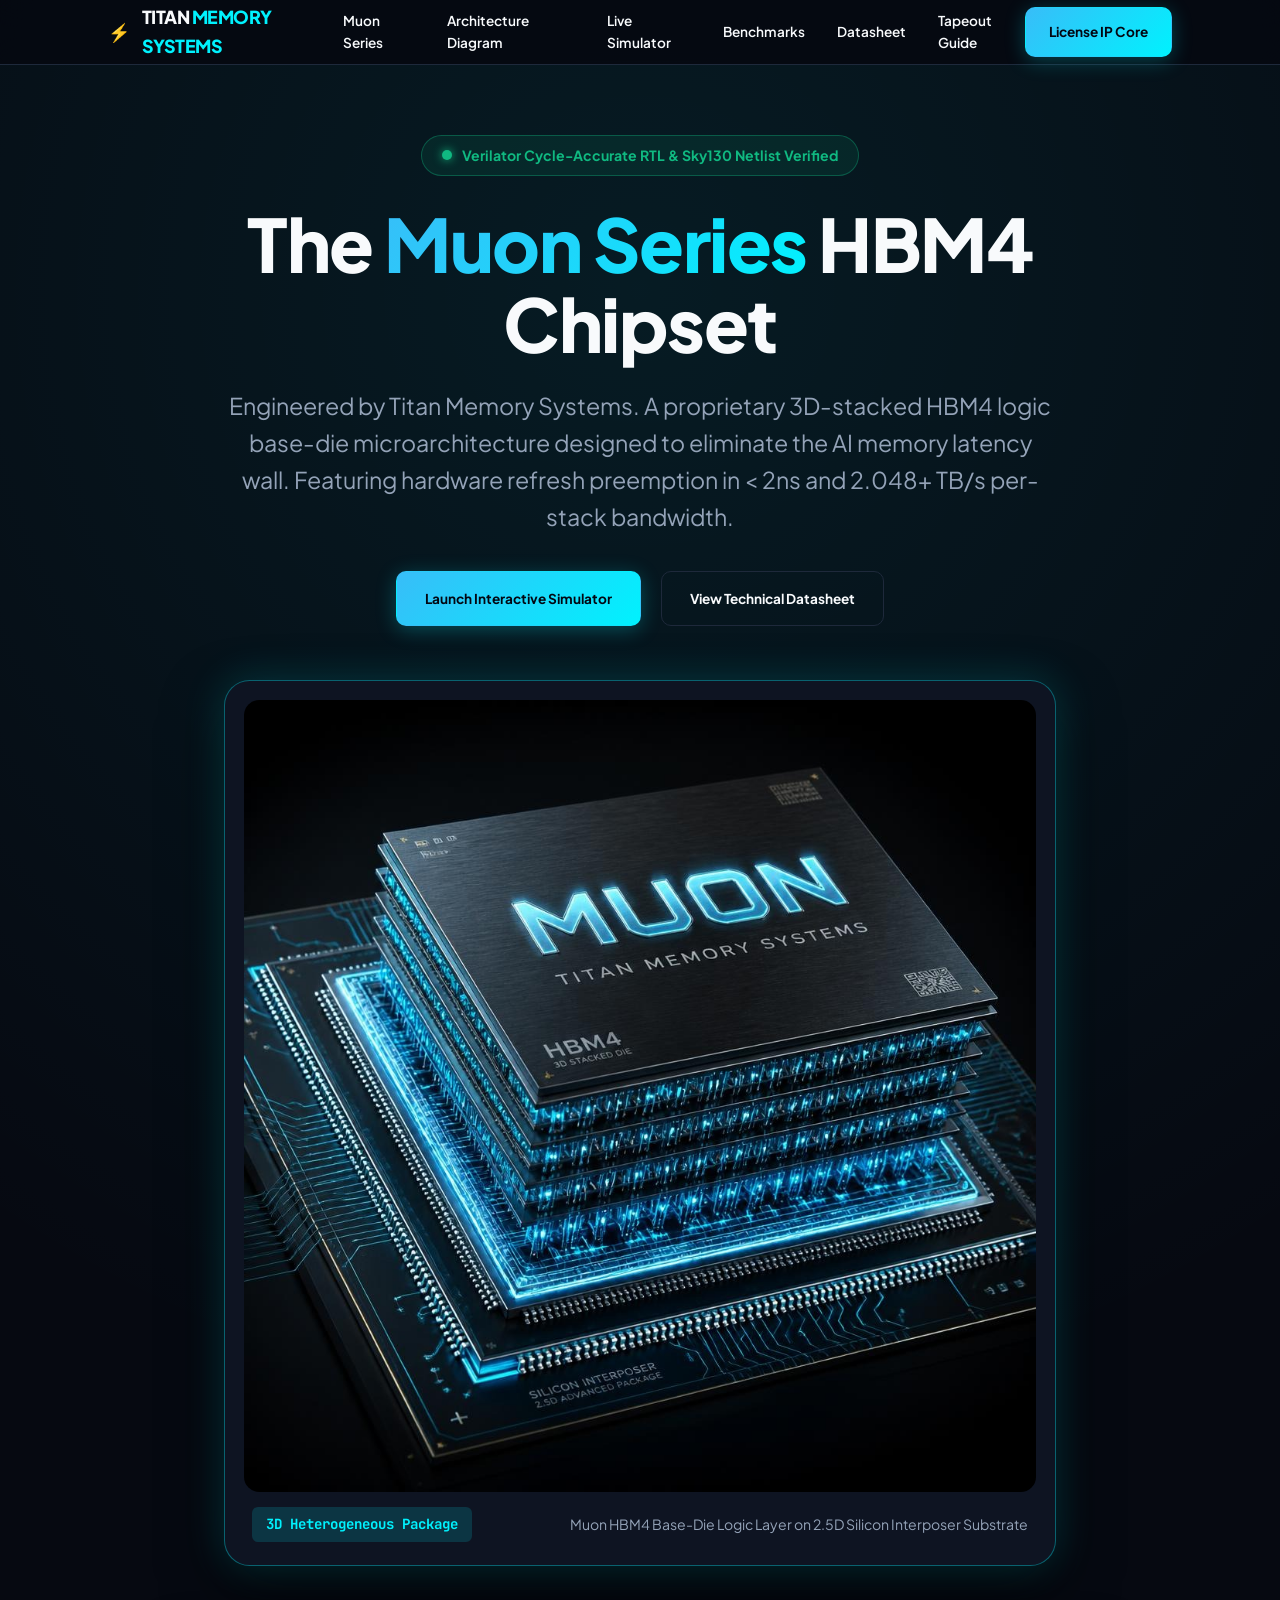
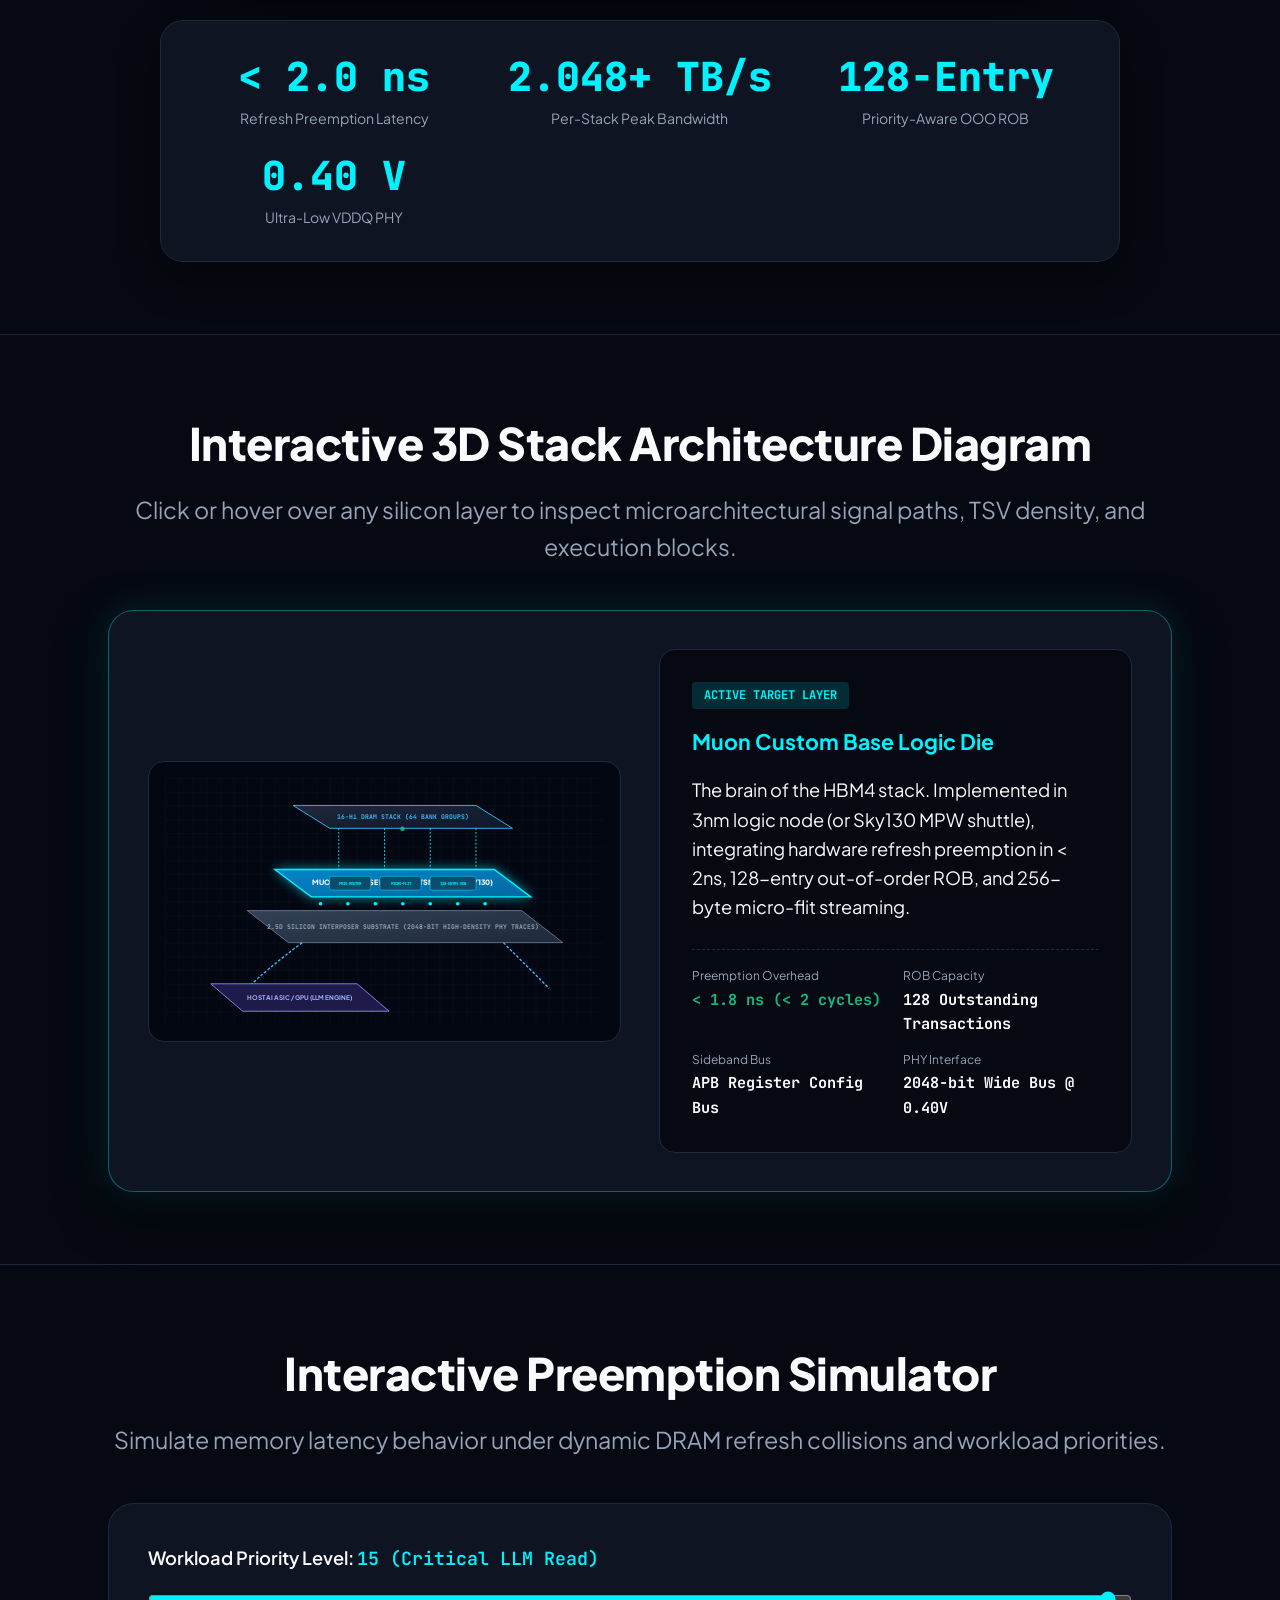
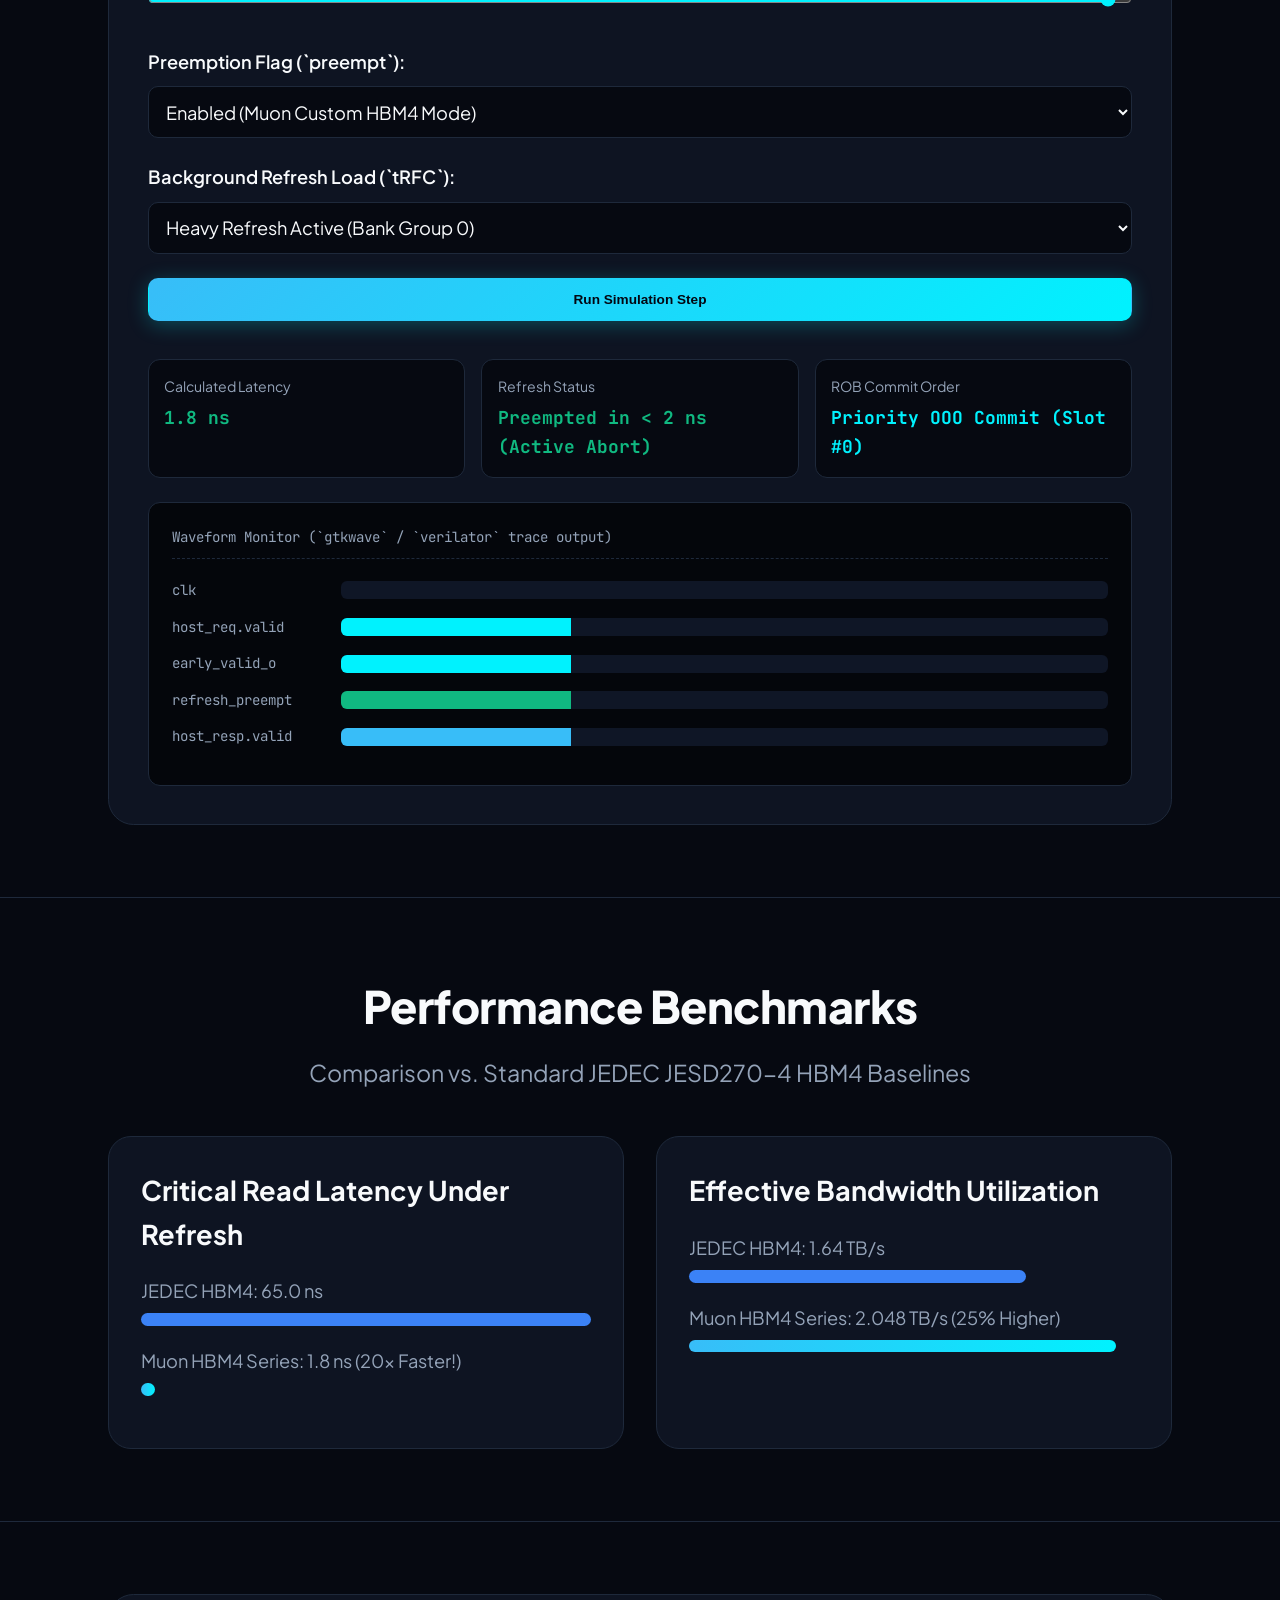
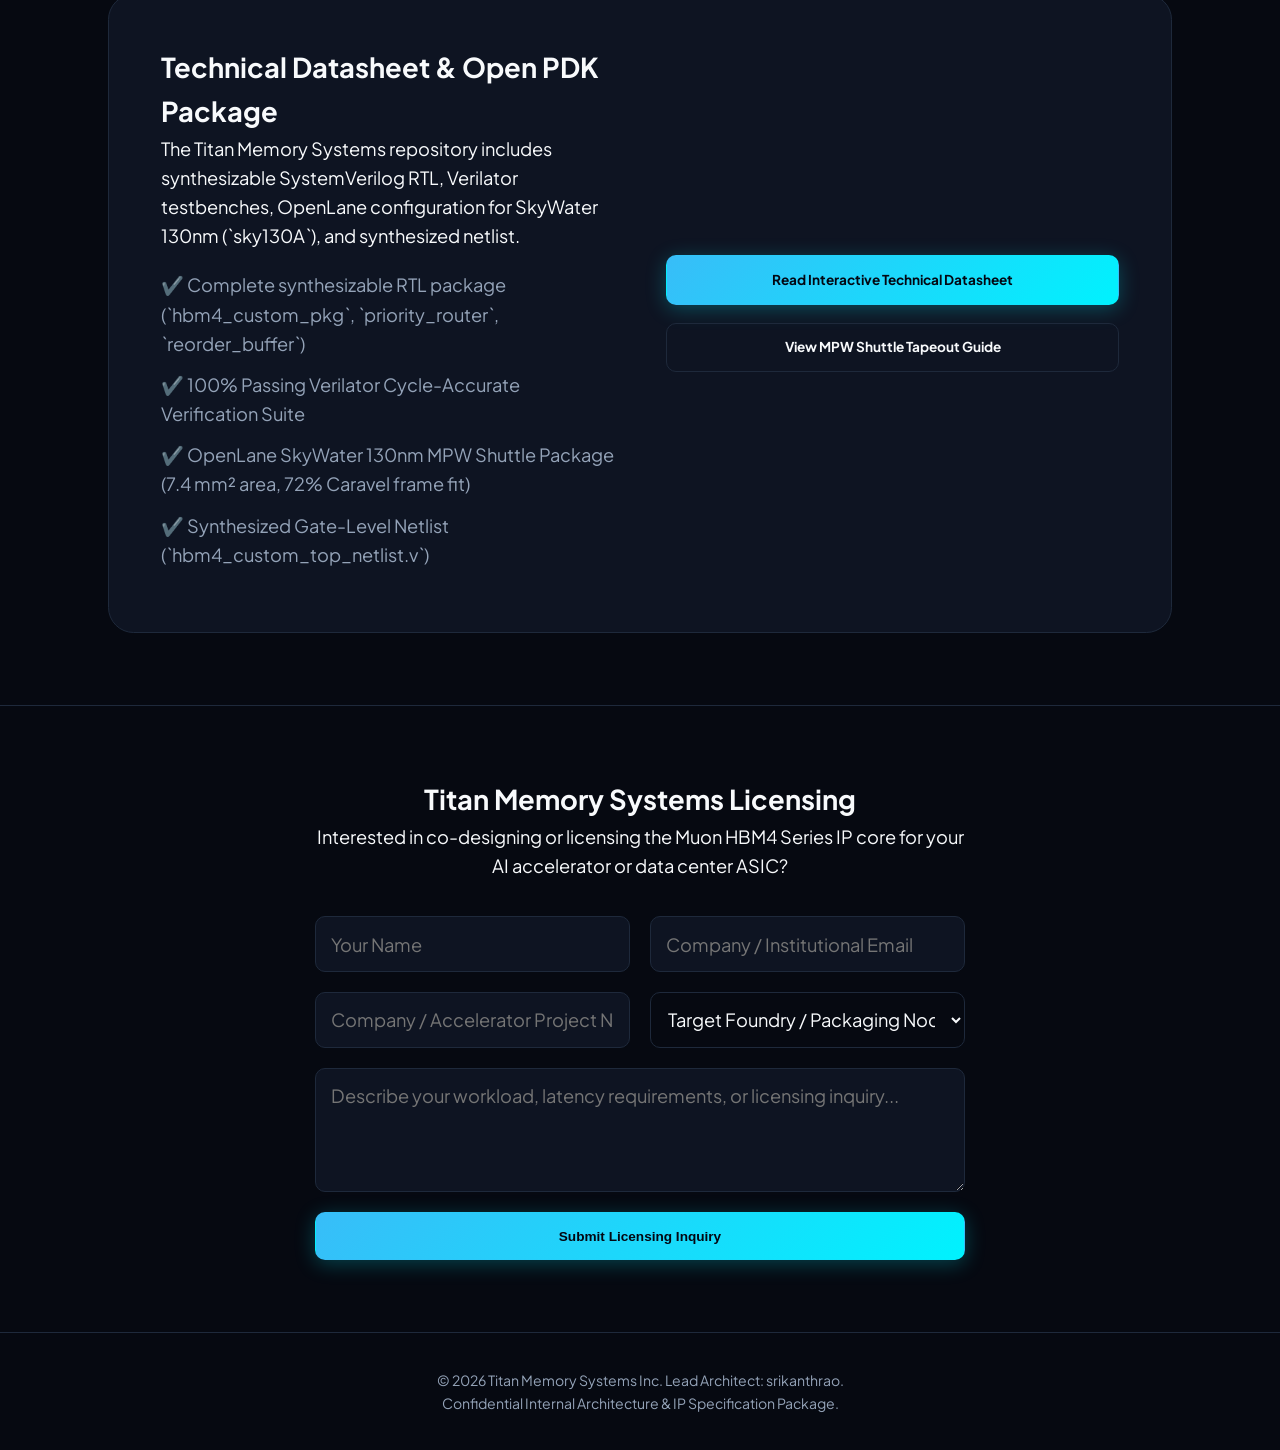
==== commit 2fdf04d7: "Add interactive 3D Stack Architecture SVG diagram with clickable layer inspector" ====
--- a/index.html
+++ b/index.html
@@ -15,18 +15,21 @@
     <header class="navbar">
         <div class="nav-container">
             <div class="logo">
-                <span class="chip-icon">⚡</span>
-                <span class="logo-text">TITAN <span class="highlight">MEMORY SYSTEMS</span></span>
+                <a href="index.html" style="display: flex; align-items: center; gap: 12px;">
+                    <span class="chip-icon">⚡</span>
+                    <span class="logo-text">TITAN <span class="highlight">MEMORY SYSTEMS</span></span>
+                </a>
             </div>
             <nav class="nav-links">
                 <a href="#hero">Muon Series</a>
-                <a href="#architecture">Architecture</a>
+                <a href="#architecture">Architecture Diagram</a>
                 <a href="#simulator">Live Simulator</a>
                 <a href="#benchmarks">Benchmarks</a>
-                <a href="#datasheet">Datasheet</a>
+                <a href="datasheet.html">Datasheet</a>
+                <a href="tapeout.html">Tapeout Guide</a>
             </nav>
             <div class="nav-actions">
-                <a href="#contact" class="btn btn-primary">License IP</a>
+                <a href="#contact" class="btn btn-primary">License IP Core</a>
             </div>
         </div>
     </header>
@@ -45,7 +48,7 @@
             </p>
             <div class="hero-cta-group">
                 <a href="#simulator" class="btn btn-primary btn-lg">Launch Interactive Simulator</a>
-                <a href="#datasheet" class="btn btn-outline btn-lg">View Technical Datasheet</a>
+                <a href="datasheet.html" class="btn btn-outline btn-lg">View Technical Datasheet</a>
             </div>
 
             <!-- 3D Chipset Showcase Render -->
@@ -81,31 +84,132 @@
         </div>
     </section>
 
-    <!-- Architecture Section -->
+    <!-- Advanced Interactive Technology Diagram Section -->
     <section id="architecture" class="section architecture-section">
         <div class="container">
             <div class="section-header">
-                <h2>Muon Series Core Innovations</h2>
-                <p>Designed for 3D heterogeneous integration with TSMC CoWoS-S/L and emerging hybrid bonding PDKs.</p>
-            </div>
-            <div class="cards-grid">
-                <div class="feature-card">
-                    <div class="card-icon">⏱️</div>
-                    <h3>Hardware Refresh Preemption</h3>
-                    <p>Intercepts JEDEC background scrubbing (`tRFC`) via Beat-0 priority tag inspection. Preempts active DRAM refresh cycles in &lt; 2ns to guarantee deterministic access for critical LLM attention reads.</p>
-                    <div class="card-tag">Patent Claim 1</div>
-                </div>
-                <div class="feature-card">
-                    <div class="card-icon">🧠</div>
-                    <h3>Priority-Aware Out-of-Order ROB</h3>
-                    <p>Dynamic 128-entry reorder buffer scans completed DRAM bank payloads and commits high-priority token transactions ahead of pending low-priority bulk transfers, eliminating head-of-line blocking.</p>
-                    <div class="card-tag">Patent Claim 2</div>
-                </div>
-                <div class="feature-card">
-                    <div class="card-icon">⚡</div>
-                    <h3>256-Byte Micro-Flit Interconnect</h3>
-                    <p>Transmits memory payloads in fine-grained 256-byte micro-flits. Early address and priority headers fire on Beat 0, initiating DRAM row activation while remaining beats are still in transit.</p>
-                    <div class="card-tag">Patent Claim 3</div>
+                <h2>Interactive 3D Stack Architecture Diagram</h2>
+                <p>Click or hover over any silicon layer to inspect microarchitectural signal paths, TSV density, and execution blocks.</p>
+            </div>
+
+            <div class="arch-diagram-wrapper">
+                <div class="svg-diagram-container">
+                    <svg viewBox="0 0 960 540" class="arch-svg-graphic" id="archSvg">
+                        <defs>
+                            <linearGradient id="gradDram" x1="0%" y1="0%" x2="100%" y2="100%">
+                                <stop offset="0%" stop-color="#1e293b"/>
+                                <stop offset="100%" stop-color="#0f172a"/>
+                            </linearGradient>
+                            <linearGradient id="gradBaseDie" x1="0%" y1="0%" x2="100%" y2="100%">
+                                <stop offset="0%" stop-color="#0284c7"/>
+                                <stop offset="100%" stop-color="#0369a1"/>
+                            </linearGradient>
+                            <linearGradient id="gradInterposer" x1="0%" y1="0%" x2="100%" y2="100%">
+                                <stop offset="0%" stop-color="#334155"/>
+                                <stop offset="100%" stop-color="#1e293b"/>
+                            </linearGradient>
+
+                            <filter id="glowCyan" x="-20%" y="-20%" width="140%" height="140%">
+                                <feGaussianBlur stdDeviation="6" result="blur" />
+                                <feComposite in="SourceGraphic" in2="blur" operator="over" />
+                            </filter>
+                        </defs>
+
+                        <!-- Background Grid -->
+                        <pattern id="gridPattern" width="30" height="30" patternUnits="userSpaceOnUse">
+                            <path d="M 30 0 L 0 0 0 30" fill="none" stroke="#1e293b" stroke-width="0.5"/>
+                        </pattern>
+                        <rect width="100%" height="100%" fill="url(#gridPattern)" />
+
+                        <!-- Layer 1: 16-Hi DRAM Stack (Top Layer) -->
+                        <g class="svg-layer-group" id="layerDram" data-layer="dram">
+                            <polygon points="280,60 680,60 760,110 360,110" fill="url(#gradDram)" stroke="#38bdf8" stroke-width="2" class="layer-shape"/>
+                            <text x="520" y="90" fill="#38bdf8" font-family="JetBrains Mono" font-size="14" font-weight="bold" text-anchor="middle">16-Hi DRAM STACK (64 BANK GROUPS)</text>
+                            
+                            <!-- TSV Vertical Pillars -->
+                            <line x1="380" y1="110" x2="380" y2="200" stroke="#00f2fe" stroke-width="2" stroke-dasharray="4,4" class="animated-tsv"/>
+                            <line x1="480" y1="110" x2="480" y2="200" stroke="#00f2fe" stroke-width="2" stroke-dasharray="4,4" class="animated-tsv"/>
+                            <line x1="580" y1="110" x2="580" y2="200" stroke="#00f2fe" stroke-width="2" stroke-dasharray="4,4" class="animated-tsv"/>
+                            <line x1="680" y1="110" x2="680" y2="200" stroke="#00f2fe" stroke-width="2" stroke-dasharray="4,4" class="animated-tsv"/>
+                        </g>
+
+                        <!-- Layer 2: Muon Custom Base Logic Die (Middle Active Layer) -->
+                        <g class="svg-layer-group active-target" id="layerBaseDie" data-layer="basedie">
+                            <polygon points="240,200 720,200 800,260 320,260" fill="url(#gradBaseDie)" stroke="#00f2fe" stroke-width="3" filter="url(#glowCyan)" class="layer-shape"/>
+                            <text x="520" y="235" fill="#ffffff" font-family="Plus Jakarta Sans" font-size="16" font-weight="800" text-anchor="middle">MUON HBM4 BASE LOGIC DIE (TSMC 3nm / SKY130)</text>
+
+                            <!-- Sub-modules inside Base Die -->
+                            <rect x="360" y="215" width="90" height="30" rx="4" fill="#0c4a6e" stroke="#00f2fe" stroke-width="1"/>
+                            <text x="405" y="234" fill="#00f2fe" font-family="JetBrains Mono" font-size="9" font-weight="bold" text-anchor="middle">PRIO ROUTER</text>
+
+                            <rect x="470" y="215" width="90" height="30" rx="4" fill="#0c4a6e" stroke="#00f2fe" stroke-width="1"/>
+                            <text x="515" y="234" fill="#00f2fe" font-family="JetBrains Mono" font-size="9" font-weight="bold" text-anchor="middle">MICRO-FLIT</text>
+
+                            <rect x="580" y="215" width="100" height="30" rx="4" fill="#0c4a6e" stroke="#00f2fe" stroke-width="1"/>
+                            <text x="630" y="234" fill="#00f2fe" font-family="JetBrains Mono" font-size="9" font-weight="bold" text-anchor="middle">128-ENTRY ROB</text>
+                        </g>
+
+                        <!-- Layer 3: Microbump Array -->
+                        <g id="layerBumps">
+                            <circle cx="340" cy="275" r="4" fill="#00f2fe"/>
+                            <circle cx="400" cy="275" r="4" fill="#00f2fe"/>
+                            <circle cx="460" cy="275" r="4" fill="#00f2fe"/>
+                            <circle cx="520" cy="275" r="4" fill="#00f2fe"/>
+                            <circle cx="580" cy="275" r="4" fill="#00f2fe"/>
+                            <circle cx="640" cy="275" r="4" fill="#00f2fe"/>
+                            <circle cx="700" cy="275" r="4" fill="#00f2fe"/>
+                        </g>
+
+                        <!-- Layer 4: 2.5D Silicon Interposer Substrate -->
+                        <g class="svg-layer-group" id="layerInterposer" data-layer="interposer">
+                            <polygon points="180,290 780,290 870,360 270,360" fill="url(#gradInterposer)" stroke="#64748b" stroke-width="2" class="layer-shape"/>
+                            <text x="520" y="330" fill="#94a3b8" font-family="JetBrains Mono" font-size="14" font-weight="bold" text-anchor="middle">2.5D SILICON INTERPOSER SUBSTRATE (2048-BIT HIGH-DENSITY PHY TRACES)</text>
+
+                            <!-- High-speed interconnect traces -->
+                            <path d="M 300 360 Q 220 420 180 460" fill="none" stroke="#38bdf8" stroke-width="3" stroke-dasharray="6,4"/>
+                            <path d="M 740 360 Q 800 420 840 460" fill="none" stroke="#38bdf8" stroke-width="3" stroke-dasharray="6,4"/>
+                        </g>
+
+                        <!-- Layer 5: Host AI ASIC / GPU Controller -->
+                        <g class="svg-layer-group" id="layerAsic" data-layer="hostasic">
+                            <polygon points="100,450 420,450 490,510 170,510" fill="#1e1b4b" stroke="#818cf8" stroke-width="2" class="layer-shape"/>
+                            <text x="295" y="485" fill="#a5b4fc" font-family="Plus Jakarta Sans" font-size="14" font-weight="bold" text-anchor="middle">HOST AI ASIC / GPU (LLM ENGINE)</text>
+                        </g>
+
+                        <!-- Signal Flow Animated Rays -->
+                        <circle cx="515" cy="230" r="5" fill="#10b981">
+                            <animate attributeName="cy" values="485; 330; 230; 90" dur="2s" repeatCount="indefinite" />
+                            <animate attributeName="cx" values="295; 520; 515; 520" dur="2s" repeatCount="indefinite" />
+                        </circle>
+                    </svg>
+                </div>
+
+                <!-- Interactive Layer Inspector Info Panel -->
+                <div class="arch-info-panel" id="archInfoPanel">
+                    <div class="info-badge" id="infoBadge">ACTIVE TARGET LAYER</div>
+                    <h3 id="infoTitle" style="color: var(--accent-cyan);">Muon Custom Base Logic Die</h3>
+                    <p id="infoDesc">
+                        The brain of the HBM4 stack. Implemented in 3nm logic node (or Sky130 MPW shuttle), integrating hardware refresh preemption in &lt; 2ns, 128-entry out-of-order ROB, and 256-byte micro-flit streaming.
+                    </p>
+                    
+                    <div class="info-specs-grid" id="infoSpecs">
+                        <div class="spec-mini">
+                            <span class="s-key">Preemption Overhead</span>
+                            <span class="s-val" style="color: var(--accent-green);">&lt; 1.8 ns (&lt; 2 cycles)</span>
+                        </div>
+                        <div class="spec-mini">
+                            <span class="s-key">ROB Capacity</span>
+                            <span class="s-val">128 Outstanding Transactions</span>
+                        </div>
+                        <div class="spec-mini">
+                            <span class="s-key">Sideband Bus</span>
+                            <span class="s-val">APB Register Config Bus</span>
+                        </div>
+                        <div class="spec-mini">
+                            <span class="s-key">PHY Interface</span>
+                            <span class="s-val">2048-bit Wide Bus @ 0.40V</span>
+                        </div>
+                    </div>
                 </div>
             </div>
         </div>
--- a/styles.css
+++ b/styles.css
@@ -337,7 +337,101 @@
     font-size: var(--fs-hero-sub);
 }
 
-/* Architecture Responsive Grid */
+/* Interactive 3D Stack Architecture Diagram */
+.arch-diagram-wrapper {
+    display: grid;
+    grid-template-columns: repeat(auto-fit, minmax(clamp(320px, 35vw, 650px), 1fr));
+    gap: clamp(24px, 3vw, 56px);
+    align-items: center;
+    background: var(--bg-card);
+    border: 1px solid var(--border-highlight);
+    border-radius: clamp(16px, 2vw, 28px);
+    padding: clamp(24px, 3vw, 48px);
+    box-shadow: 0 0 40px rgba(0, 242, 254, 0.12), 0 20px 50px rgba(0, 0, 0, 0.5);
+}
+
+.svg-diagram-container {
+    width: 100%;
+    border-radius: 16px;
+    background: #030712;
+    border: 1px solid var(--border-color);
+    padding: 16px;
+    overflow: hidden;
+}
+
+.arch-svg-graphic {
+    width: 100%;
+    height: auto;
+    display: block;
+}
+
+.svg-layer-group {
+    cursor: pointer;
+    transition: transform 0.3s ease, filter 0.3s ease;
+}
+
+.svg-layer-group:hover .layer-shape, .svg-layer-group.active-target .layer-shape {
+    stroke: var(--accent-cyan) !important;
+    stroke-width: 3px !important;
+    filter: drop-shadow(0 0 12px rgba(0, 242, 254, 0.6));
+}
+
+.animated-tsv {
+    animation: dashPulse 2s infinite linear;
+}
+
+@keyframes dashPulse {
+    from { stroke-dashoffset: 20; }
+    to { stroke-dashoffset: 0; }
+}
+
+.arch-info-panel {
+    background: var(--bg-main);
+    border: 1px solid var(--border-color);
+    border-radius: 16px;
+    padding: clamp(20px, 2.5vw, 36px);
+    display: flex;
+    flex-direction: column;
+    gap: 16px;
+}
+
+.info-badge {
+    display: inline-block;
+    padding: 4px 12px;
+    background: rgba(0, 242, 254, 0.15);
+    color: var(--accent-cyan);
+    font-size: 0.75rem;
+    font-family: var(--font-code);
+    font-weight: 700;
+    border-radius: 4px;
+    align-self: flex-start;
+}
+
+.info-specs-grid {
+    display: grid;
+    grid-template-columns: repeat(auto-fit, minmax(160px, 1fr));
+    gap: 14px;
+    margin-top: 12px;
+    border-top: 1px dashed var(--border-color);
+    padding-top: 16px;
+}
+
+.spec-mini {
+    display: flex;
+    flex-direction: column;
+}
+
+.s-key {
+    font-size: 0.75rem;
+    color: var(--text-secondary);
+}
+
+.s-val {
+    font-size: 0.95rem;
+    font-weight: 700;
+    font-family: var(--font-code);
+    margin-top: 2px;
+}
 .cards-grid {
     display: grid;
     grid-template-columns: repeat(auto-fit, minmax(clamp(300px, 26vw, 480px), 1fr));
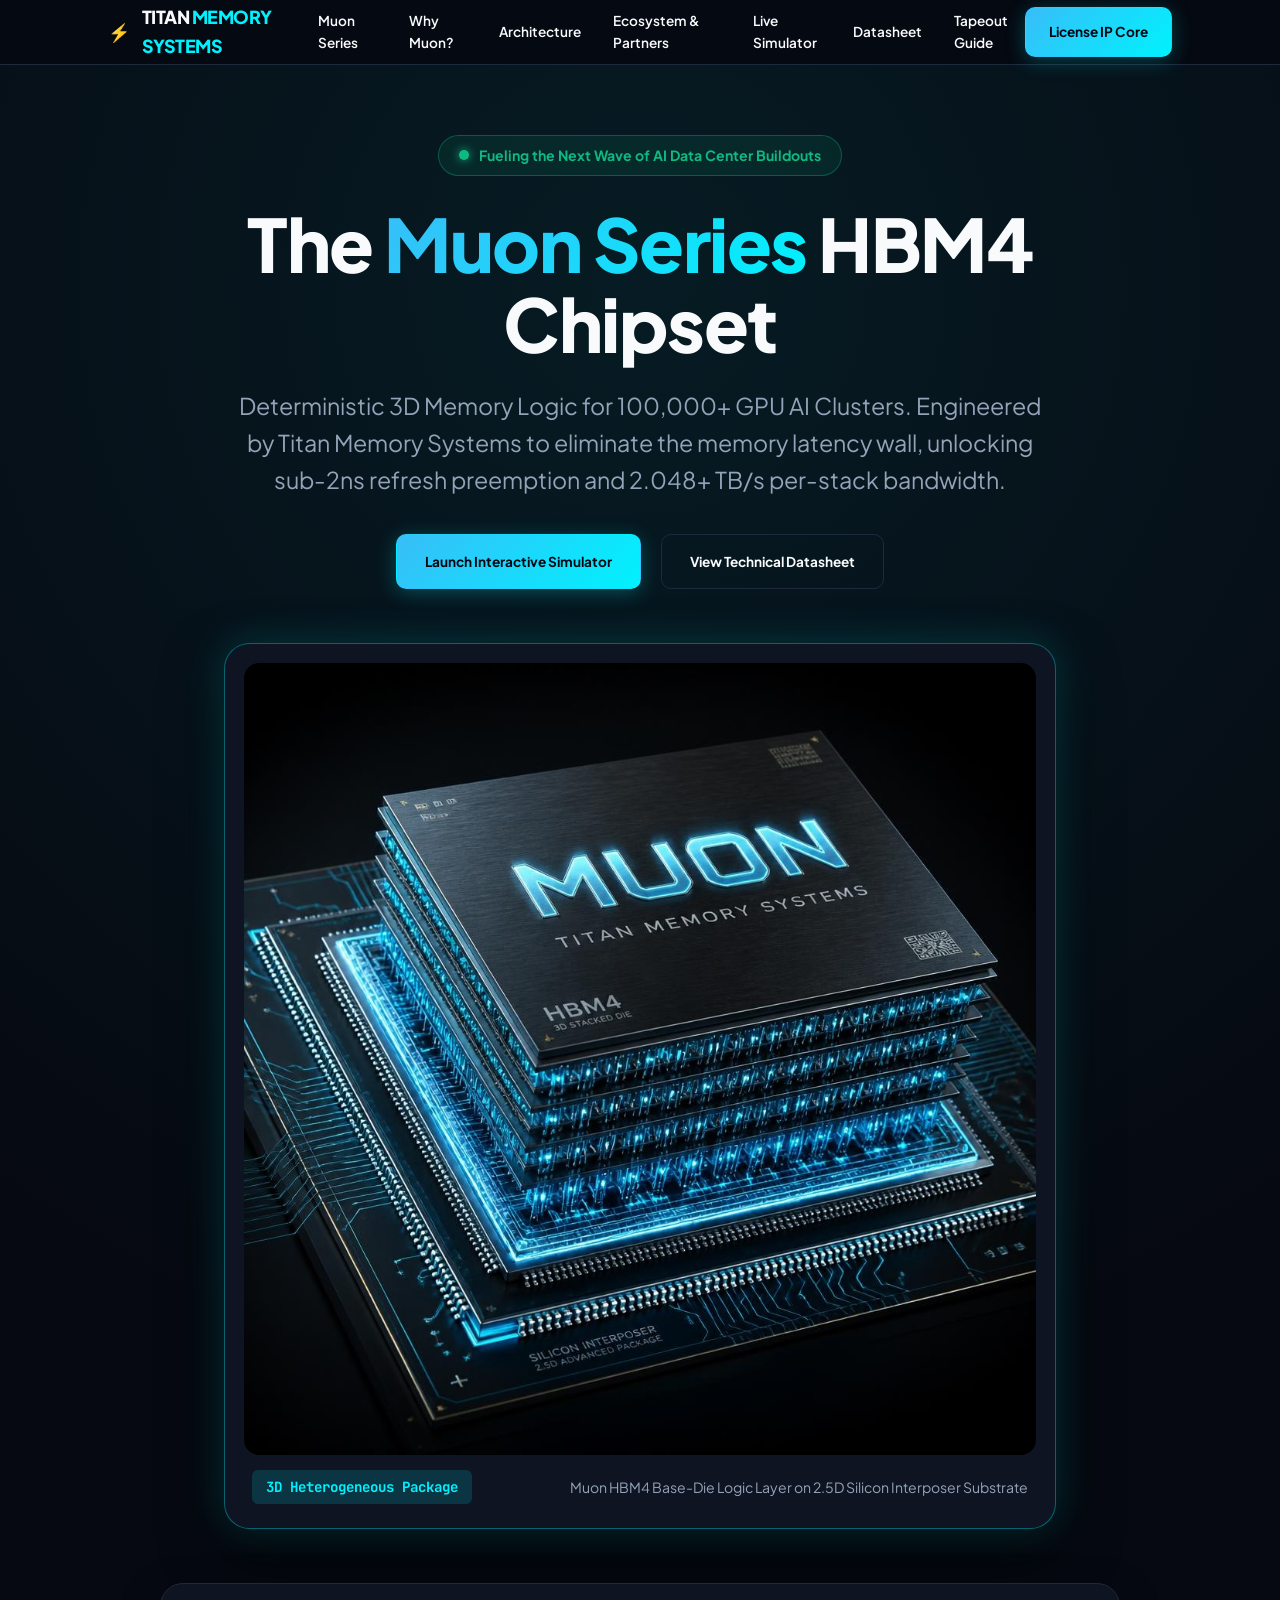
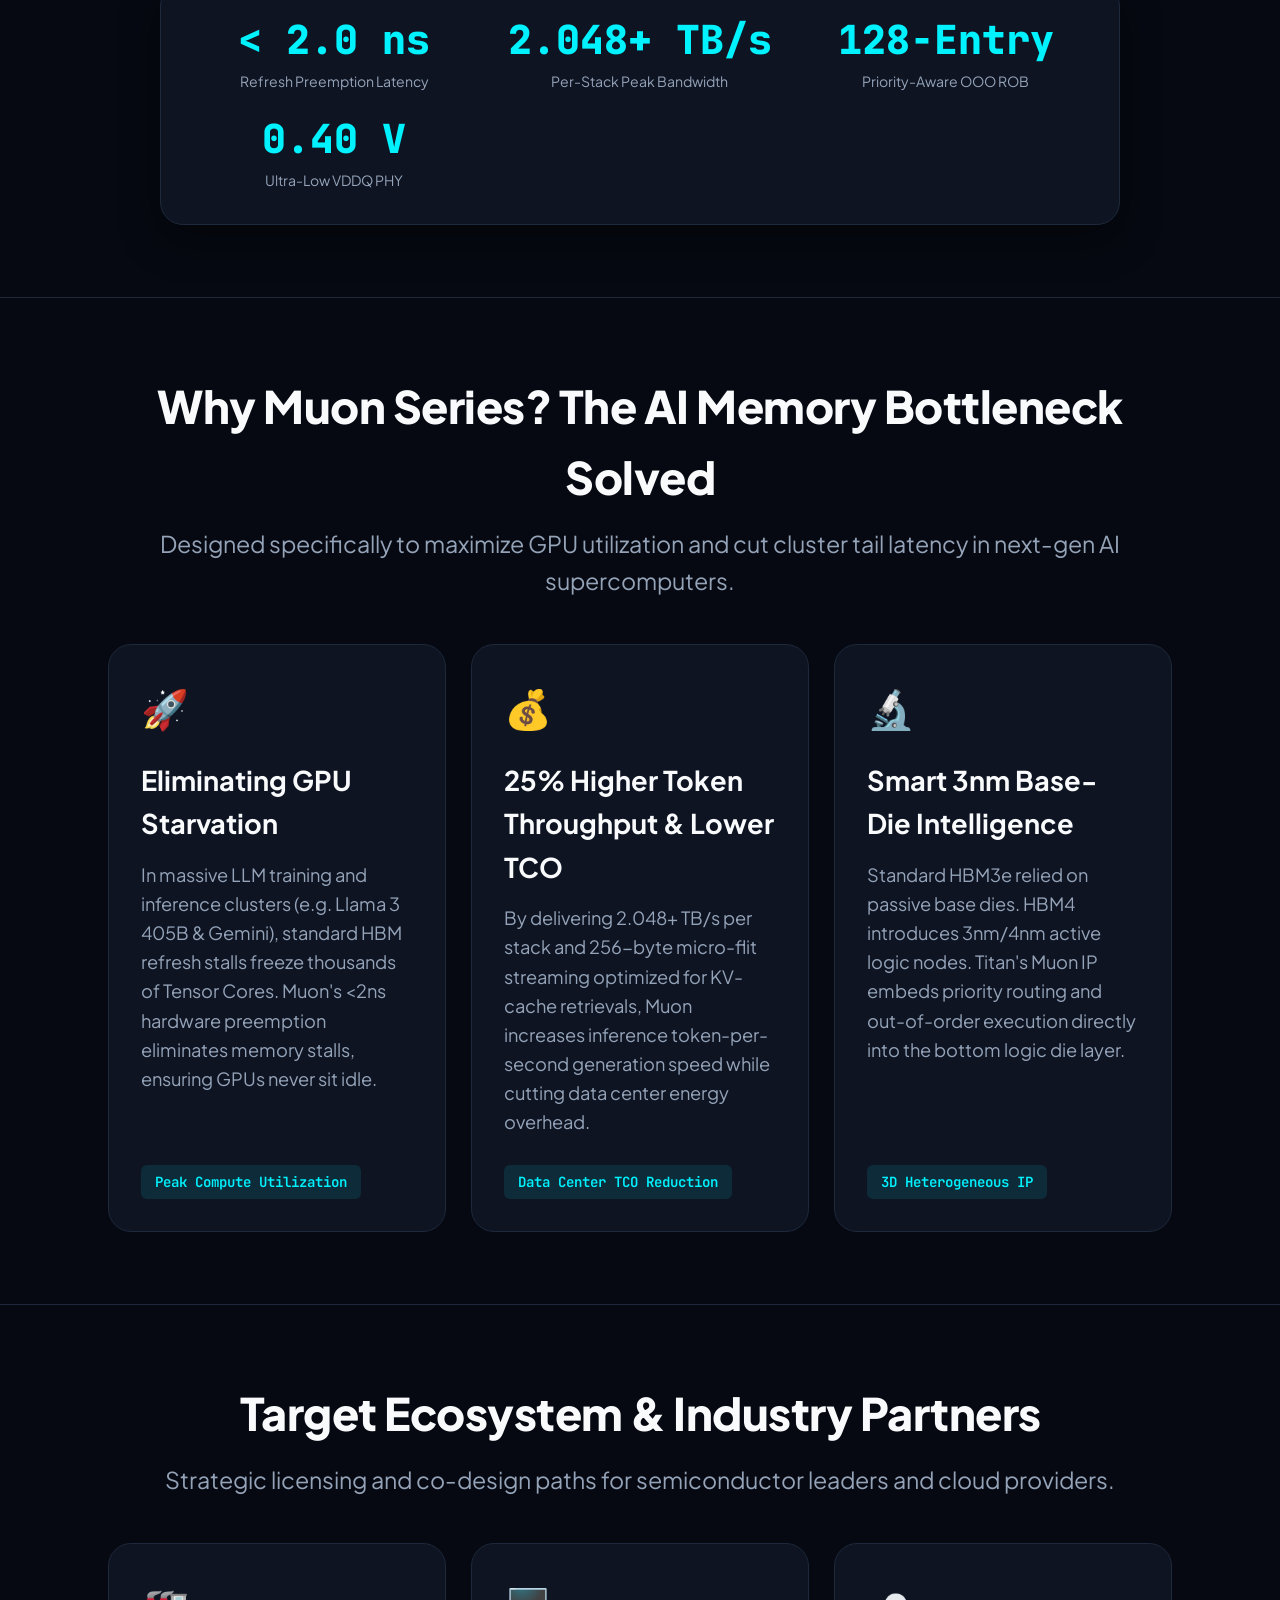
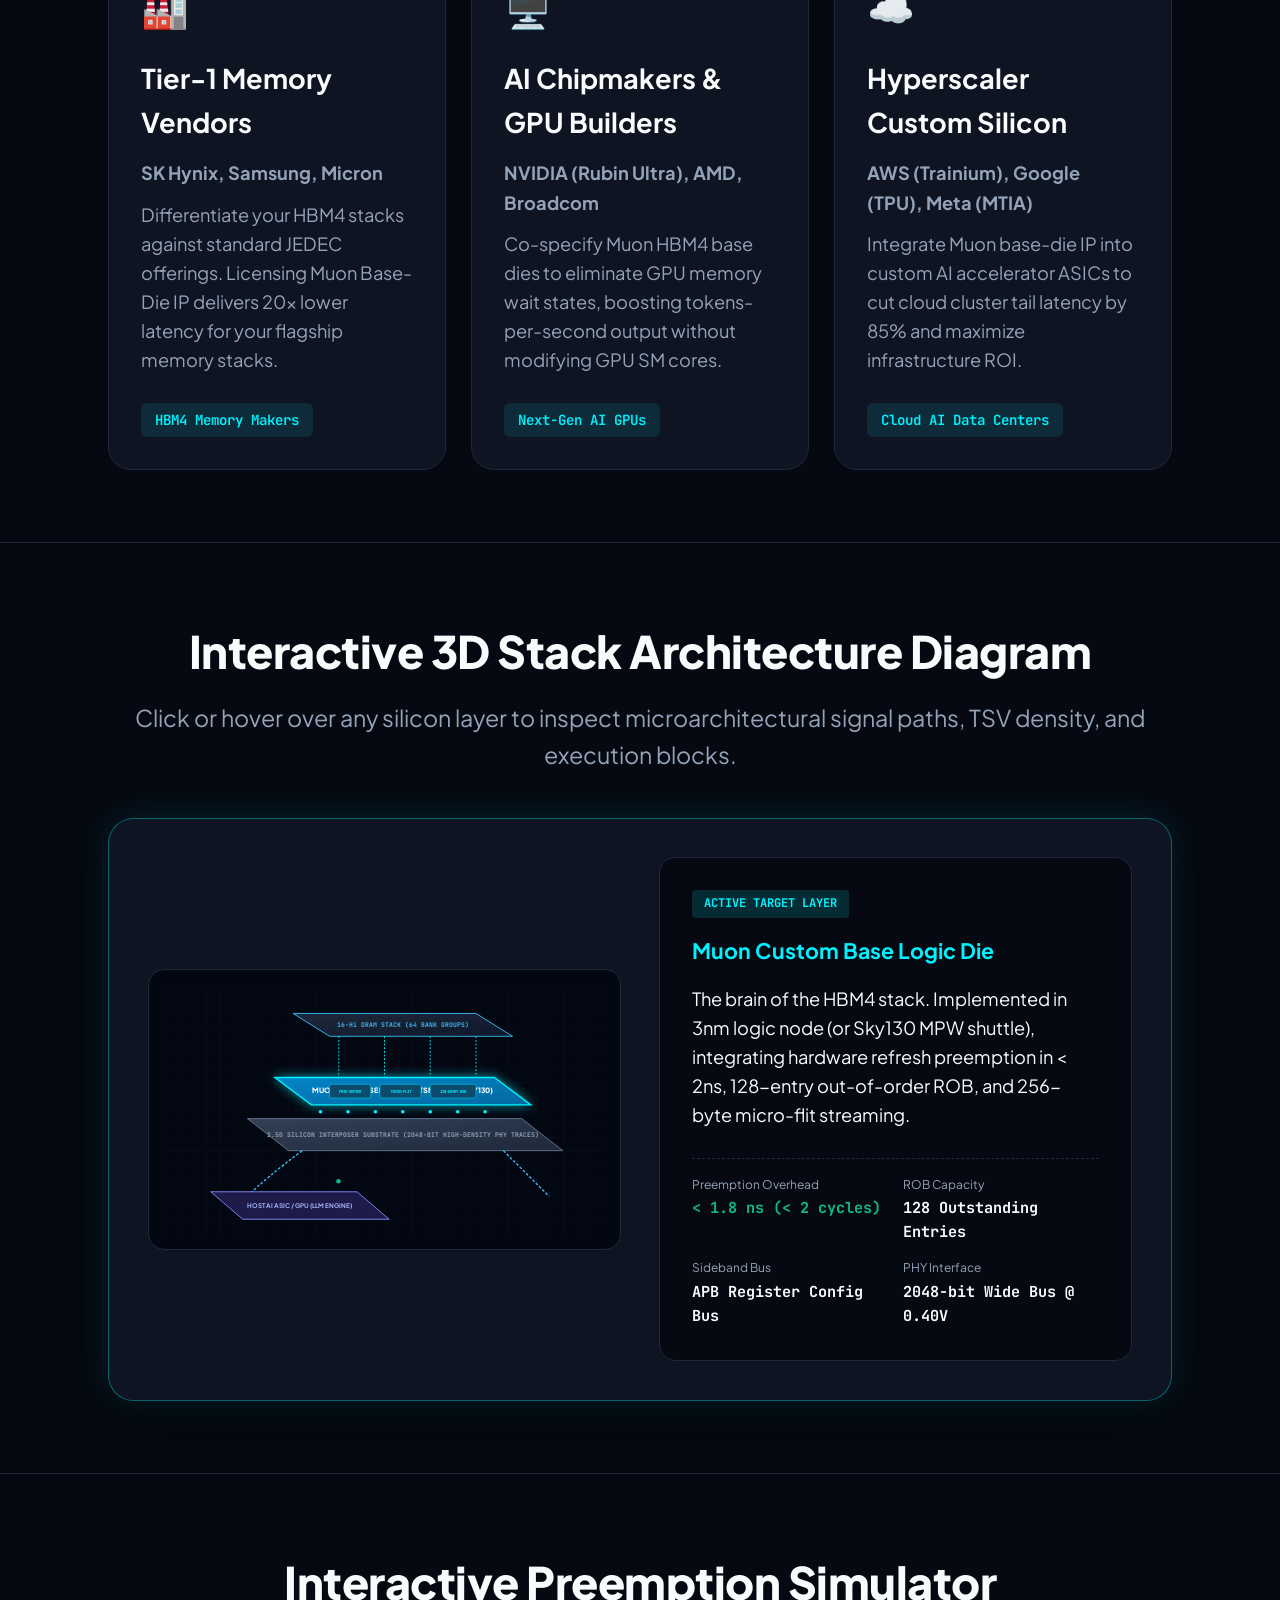
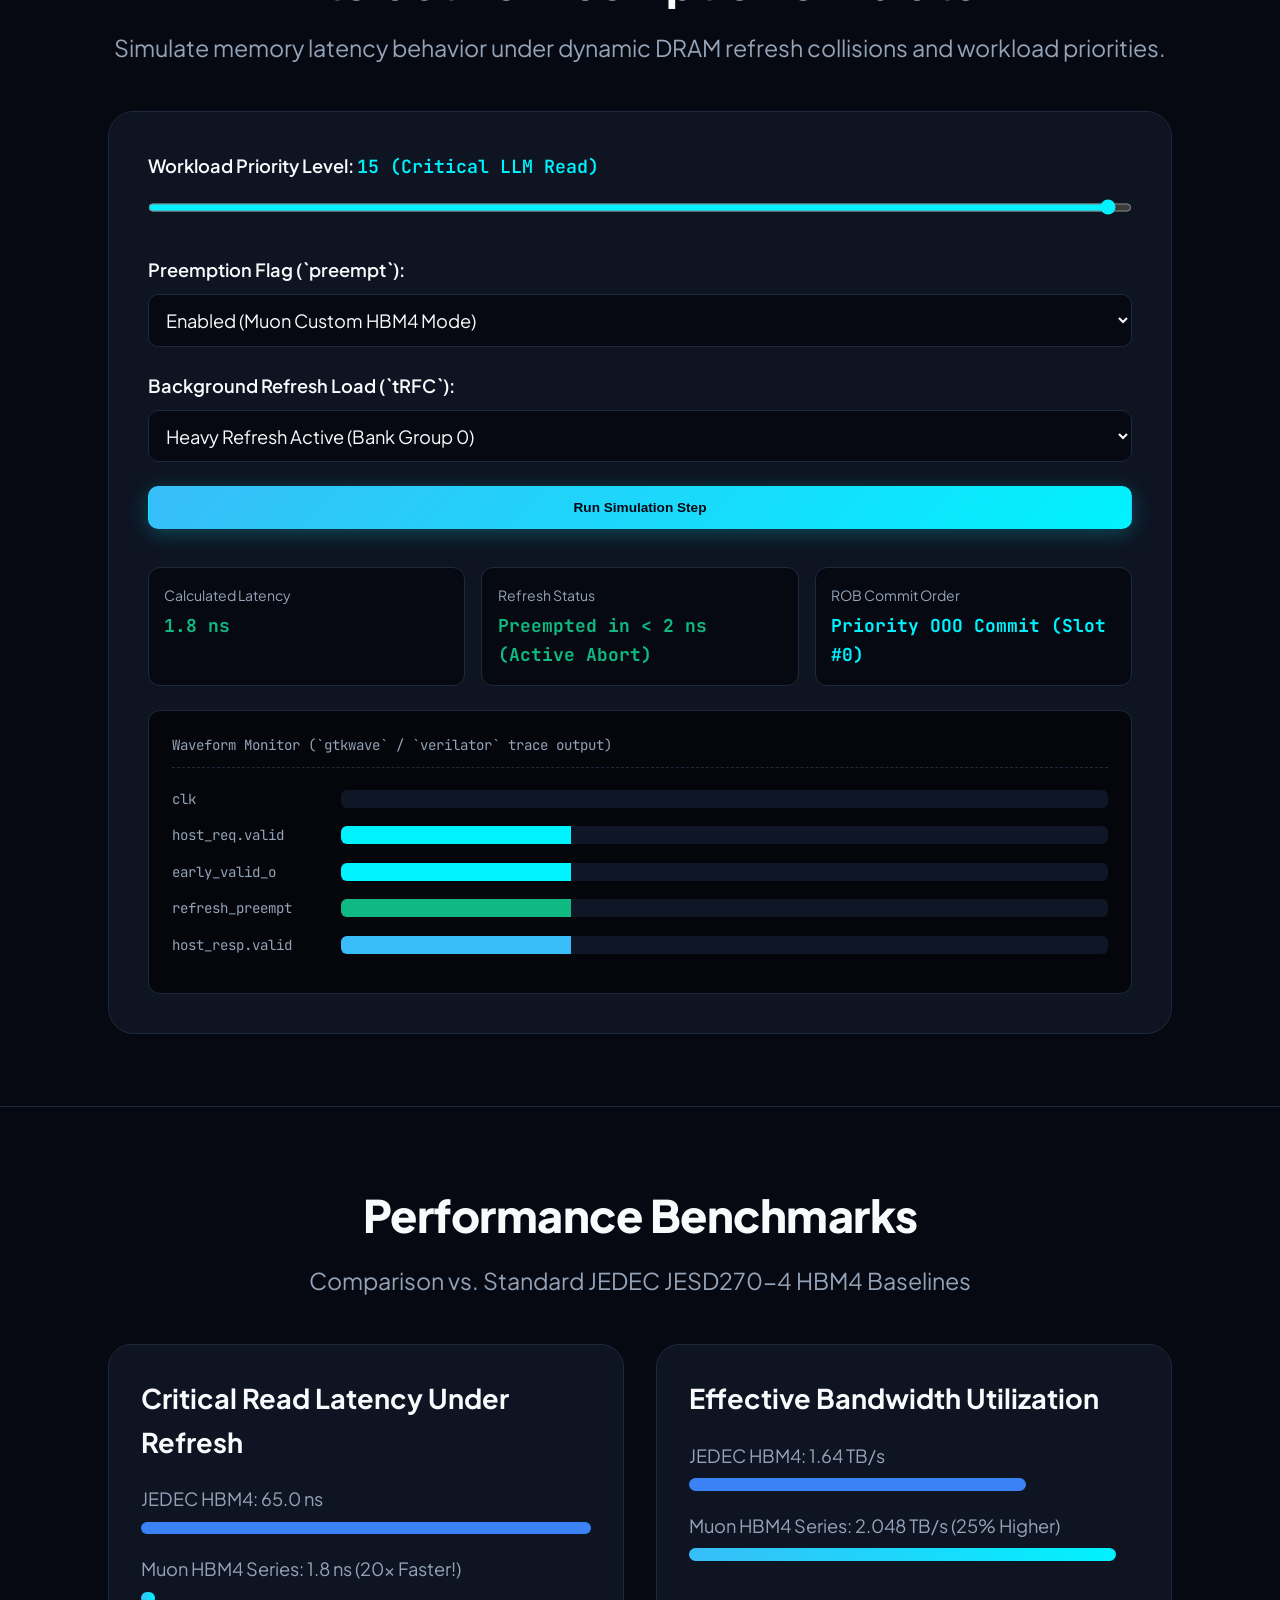
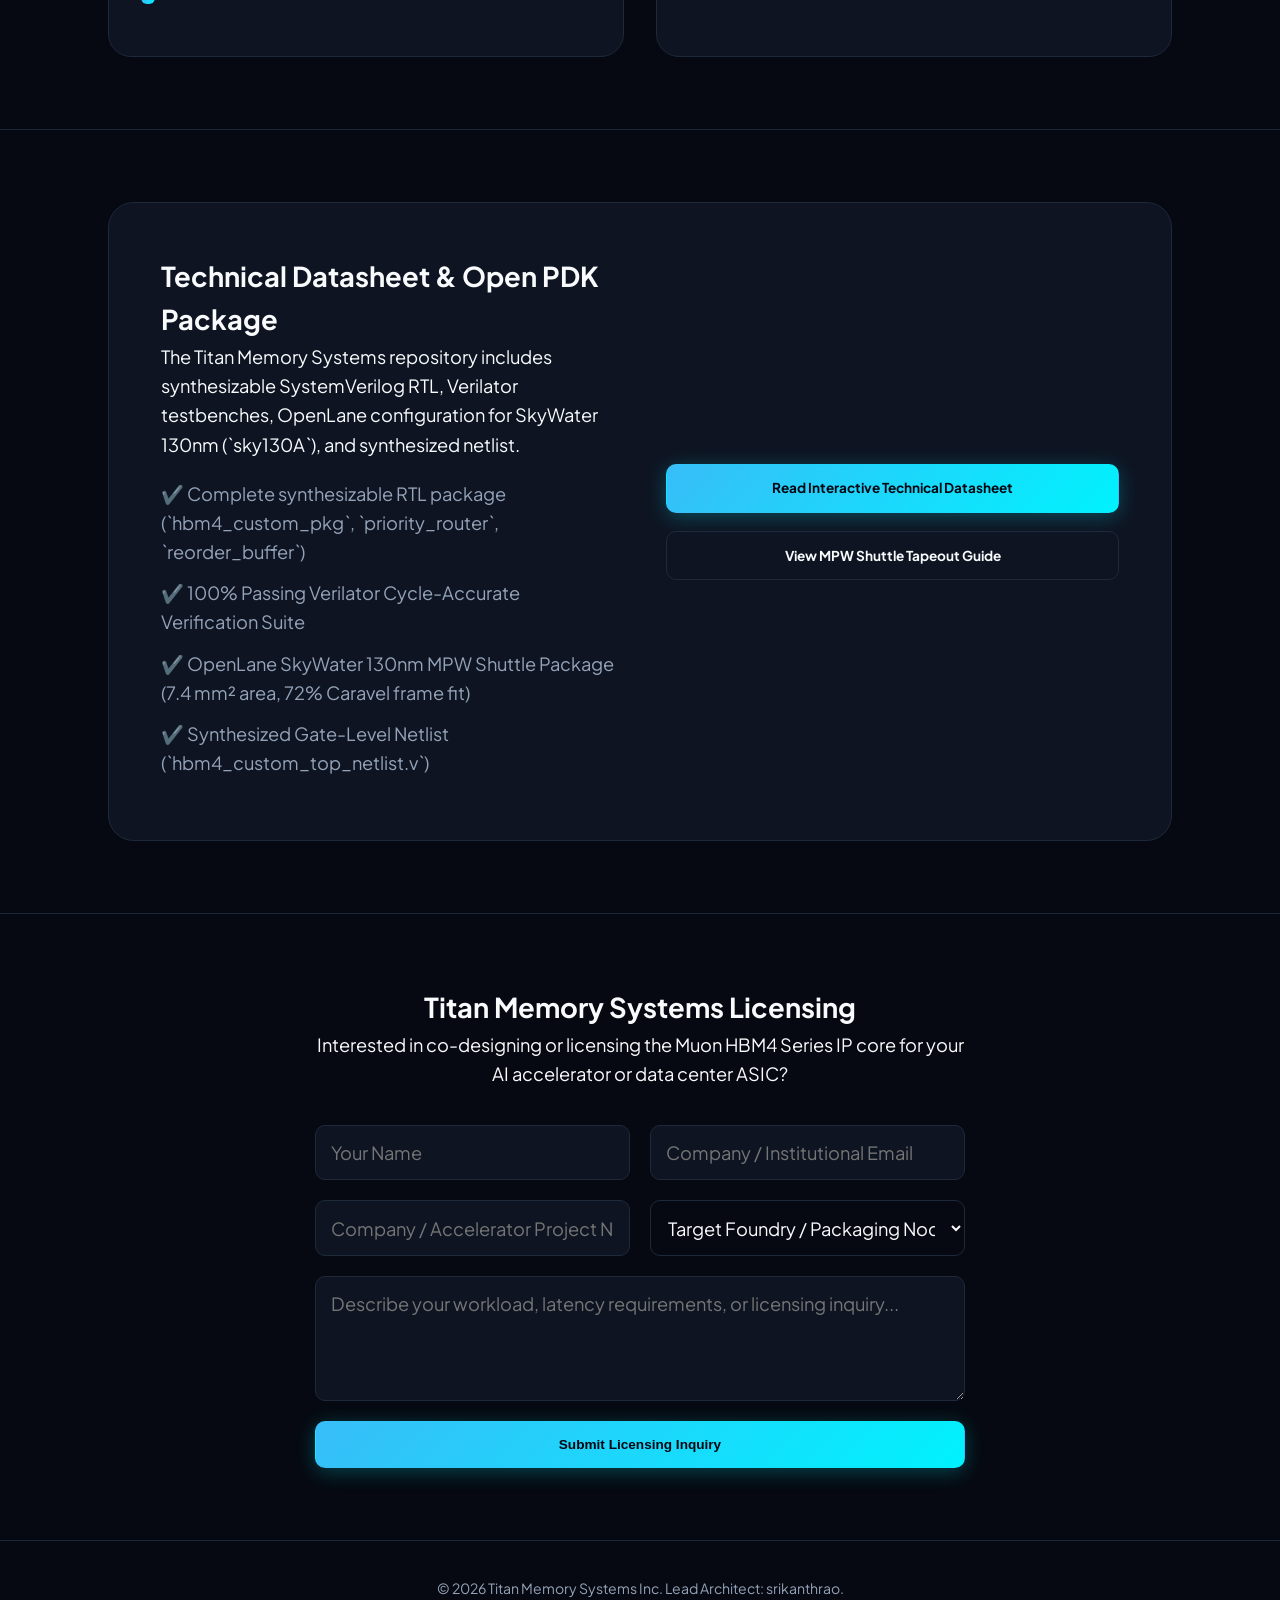
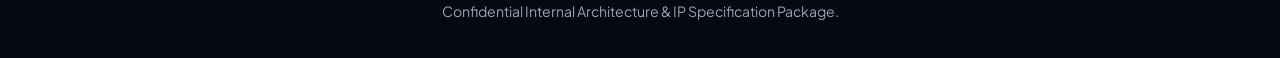
==== commit fe40f65a: "Add Why Muon Series AI Data Center value proposition and Ecosystem Partner sections" ====
--- a/index.html
+++ b/index.html
@@ -3,8 +3,8 @@
 <head>
     <meta charset="UTF-8">
     <meta name="viewport" content="width=device-width, initial-scale=1.0">
-    <title>Titan Memory Systems | Muon Series HBM4 Chipset</title>
-    <meta name="description" content="Titan Memory Systems presents the Muon Series: Custom HBM4 3D-stacked memory chipset featuring hardware refresh preemption, 256-byte micro-flit streaming, and priority-aware OOO commit logic.">
+    <title>Titan Memory Systems | Muon Series HBM4 Chipset for AI Data Centers</title>
+    <meta name="description" content="Titan Memory Systems presents the Muon Series: Custom HBM4 3D-stacked memory chipset engineered for the next wave of AI data center buildouts, NVIDIA Rubin GPUs, and Hyperscaler ASICs.">
     <link rel="stylesheet" href="styles.css">
     <link rel="preconnect" href="https://fonts.googleapis.com">
     <link rel="preconnect" href="https://fonts.gstatic.com" crossorigin>
@@ -22,9 +22,10 @@
             </div>
             <nav class="nav-links">
                 <a href="#hero">Muon Series</a>
-                <a href="#architecture">Architecture Diagram</a>
+                <a href="#whymuon">Why Muon?</a>
+                <a href="#architecture">Architecture</a>
+                <a href="#ecosystem">Ecosystem & Partners</a>
                 <a href="#simulator">Live Simulator</a>
-                <a href="#benchmarks">Benchmarks</a>
                 <a href="datasheet.html">Datasheet</a>
                 <a href="tapeout.html">Tapeout Guide</a>
             </nav>
@@ -38,13 +39,13 @@
     <section id="hero" class="hero-section">
         <div class="hero-container">
             <div class="hero-badge">
-                <span class="pulse-dot"></span> Verilator Cycle-Accurate RTL & Sky130 Netlist Verified
+                <span class="pulse-dot"></span> Fueling the Next Wave of AI Data Center Buildouts
             </div>
             <h1 class="hero-title">
                 The <span class="gradient-text">Muon Series</span> HBM4 Chipset
             </h1>
             <p class="hero-subtitle">
-                Engineered by Titan Memory Systems. A proprietary 3D-stacked HBM4 logic base-die microarchitecture designed to eliminate the AI memory latency wall. Featuring hardware refresh preemption in &lt; 2ns and 2.048+ TB/s per-stack bandwidth.
+                Deterministic 3D Memory Logic for 100,000+ GPU AI Clusters. Engineered by Titan Memory Systems to eliminate the memory latency wall, unlocking sub-2ns refresh preemption and 2.048+ TB/s per-stack bandwidth.
             </p>
             <div class="hero-cta-group">
                 <a href="#simulator" class="btn btn-primary btn-lg">Launch Interactive Simulator</a>
@@ -79,6 +80,75 @@
                 <div class="stat-card">
                     <span class="stat-value">0.40 V</span>
                     <span class="stat-label">Ultra-Low VDDQ PHY</span>
+                </div>
+            </div>
+        </div>
+    </section>
+
+    <!-- Why Muon Series Section -->
+    <section id="whymuon" class="section whymuon-section">
+        <div class="container">
+            <div class="section-header">
+                <h2>Why Muon Series? The AI Memory Bottleneck Solved</h2>
+                <p>Designed specifically to maximize GPU utilization and cut cluster tail latency in next-gen AI supercomputers.</p>
+            </div>
+
+            <div class="cards-grid">
+                <div class="feature-card">
+                    <div class="card-icon">🚀</div>
+                    <h3>Eliminating GPU Starvation</h3>
+                    <p>In massive LLM training and inference clusters (e.g. Llama 3 405B & Gemini), standard HBM refresh stalls freeze thousands of Tensor Cores. Muon's &lt;2ns hardware preemption eliminates memory stalls, ensuring GPUs never sit idle.</p>
+                    <div class="card-tag">Peak Compute Utilization</div>
+                </div>
+
+                <div class="feature-card">
+                    <div class="card-icon">💰</div>
+                    <h3>25% Higher Token Throughput & Lower TCO</h3>
+                    <p>By delivering 2.048+ TB/s per stack and 256-byte micro-flit streaming optimized for KV-cache retrievals, Muon increases inference token-per-second generation speed while cutting data center energy overhead.</p>
+                    <div class="card-tag">Data Center TCO Reduction</div>
+                </div>
+
+                <div class="feature-card">
+                    <div class="card-icon">🔬</div>
+                    <h3>Smart 3nm Base-Die Intelligence</h3>
+                    <p>Standard HBM3e relied on passive base dies. HBM4 introduces 3nm/4nm active logic nodes. Titan's Muon IP embeds priority routing and out-of-order execution directly into the bottom logic die layer.</p>
+                    <div class="card-tag">3D Heterogeneous IP</div>
+                </div>
+            </div>
+        </div>
+    </section>
+
+    <!-- Target Ecosystem & Partners Section -->
+    <section id="ecosystem" class="section ecosystem-section">
+        <div class="container">
+            <div class="section-header">
+                <h2>Target Ecosystem & Industry Partners</h2>
+                <p>Strategic licensing and co-design paths for semiconductor leaders and cloud providers.</p>
+            </div>
+
+            <div class="cards-grid">
+                <div class="feature-card">
+                    <div class="card-icon">🏭</div>
+                    <h3>Tier-1 Memory Vendors</h3>
+                    <p style="margin-bottom: 12px;"><strong>SK Hynix, Samsung, Micron</strong></p>
+                    <p>Differentiate your HBM4 stacks against standard JEDEC offerings. Licensing Muon Base-Die IP delivers 20x lower latency for your flagship memory stacks.</p>
+                    <div class="card-tag">HBM4 Memory Makers</div>
+                </div>
+
+                <div class="feature-card">
+                    <div class="card-icon">🖥️</div>
+                    <h3>AI Chipmakers & GPU Builders</h3>
+                    <p style="margin-bottom: 12px;"><strong>NVIDIA (Rubin Ultra), AMD, Broadcom</strong></p>
+                    <p>Co-specify Muon HBM4 base dies to eliminate GPU memory wait states, boosting tokens-per-second output without modifying GPU SM cores.</p>
+                    <div class="card-tag">Next-Gen AI GPUs</div>
+                </div>
+
+                <div class="feature-card">
+                    <div class="card-icon">☁️</div>
+                    <h3>Hyperscaler Custom Silicon</h3>
+                    <p style="margin-bottom: 12px;"><strong>AWS (Trainium), Google (TPU), Meta (MTIA)</strong></p>
+                    <p>Integrate Muon base-die IP into custom AI accelerator ASICs to cut cloud cluster tail latency by 85% and maximize infrastructure ROI.</p>
+                    <div class="card-tag">Cloud AI Data Centers</div>
                 </div>
             </div>
         </div>
@@ -199,7 +269,7 @@
                         </div>
                         <div class="spec-mini">
                             <span class="s-key">ROB Capacity</span>
-                            <span class="s-val">128 Outstanding Transactions</span>
+                            <span class="s-val">128 Outstanding Entries</span>
                         </div>
                         <div class="spec-mini">
                             <span class="s-key">Sideband Bus</span>
